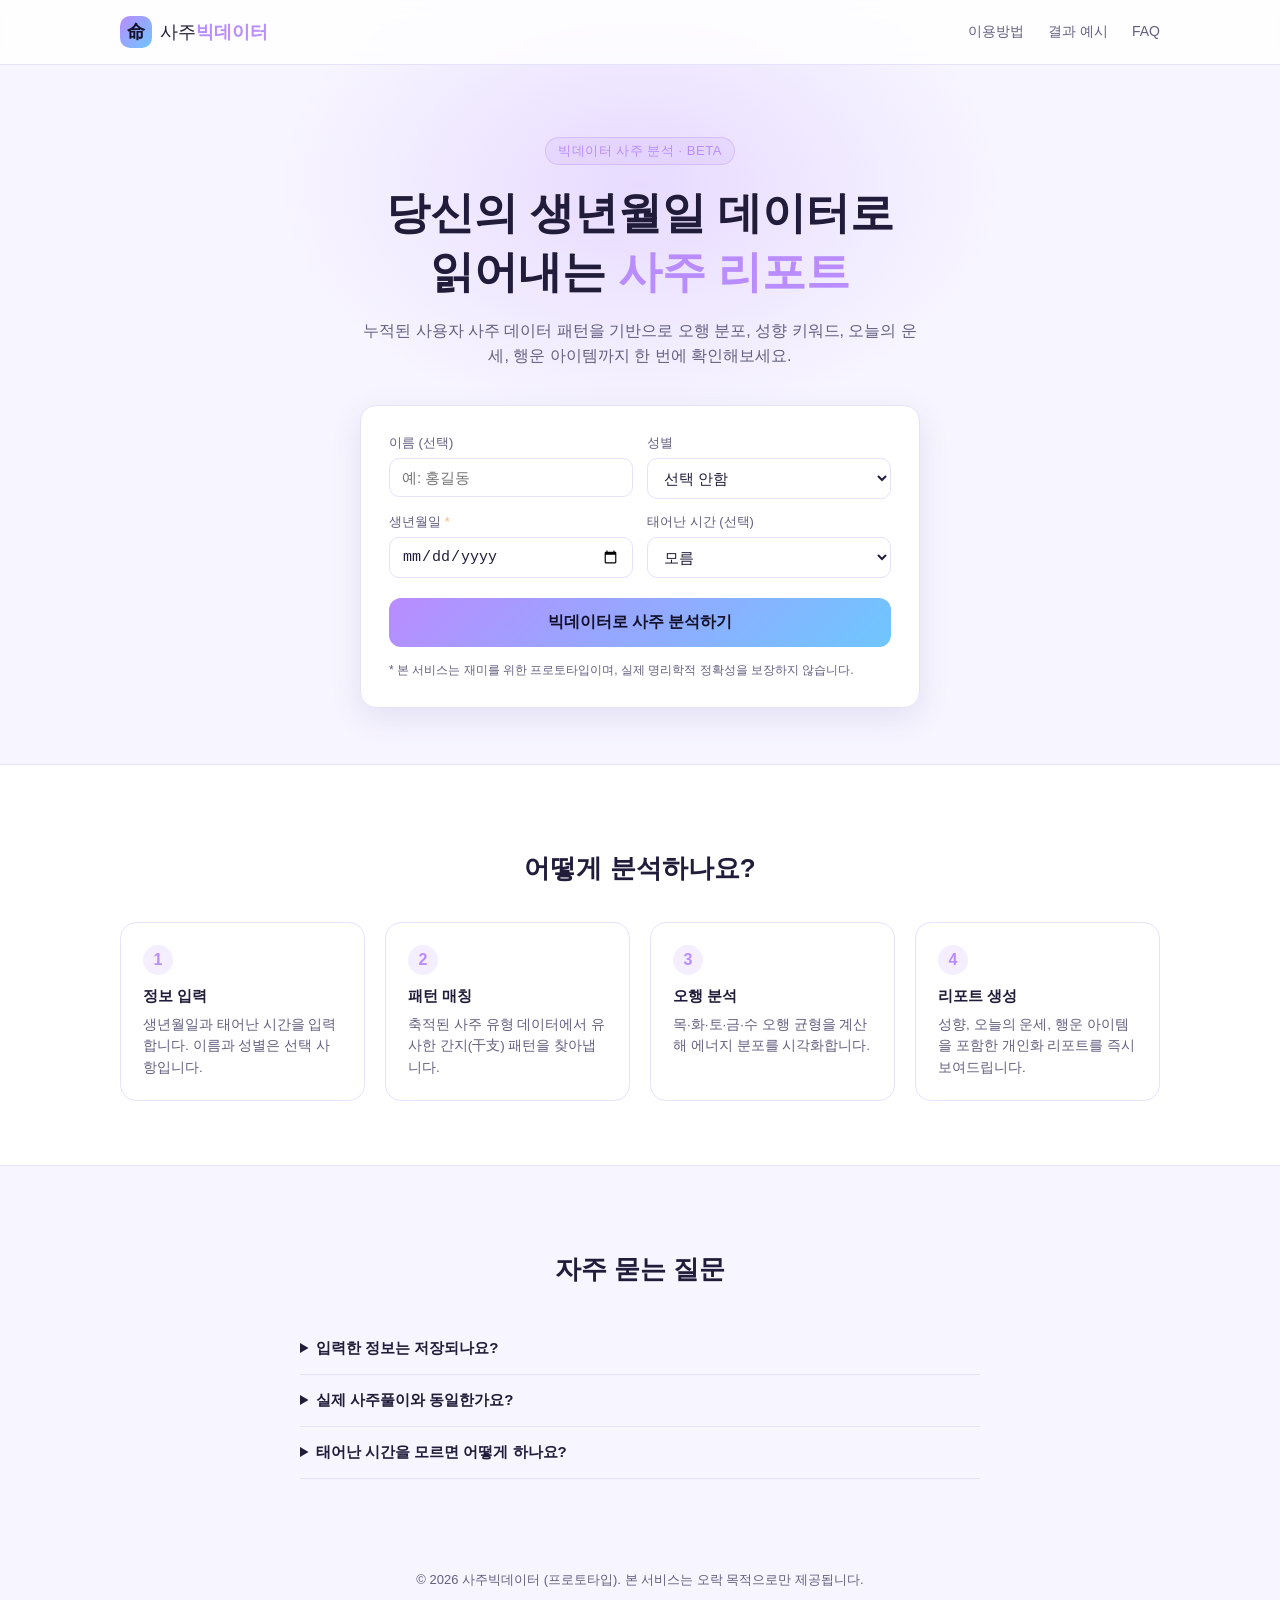
==== index.html @ 33259cf7 "Add 사주 빅데이터 홈페이지 프로토타입 생년월일/태어난 시간을 입력받아 브라우저에서 결정론적 알고리즘으로 오행 분포, 성향 키워드, 오늘의 운세, 행운 아이템, 빅데이터풍 비교 " ====
<!DOCTYPE html>
<html lang="ko">
<head>
<meta charset="UTF-8">
<meta name="viewport" content="width=device-width, initial-scale=1.0">
<title>사주빅데이터 | 데이터로 보는 나의 사주</title>
<meta name="description" content="생년월일 정보를 입력하면 빅데이터 분석 방식으로 사주 결과를 보여주는 프로토타입 서비스">
<link rel="stylesheet" href="style.css">
</head>
<body>

<header class="topbar">
  <div class="wrap topbar-inner">
    <div class="brand">
      <span class="brand-mark">命</span>
      <span class="brand-name">사주<strong>빅데이터</strong></span>
    </div>
    <nav class="topnav">
      <a href="#how">이용방법</a>
      <a href="#result-section">결과 예시</a>
      <a href="#faq">FAQ</a>
    </nav>
  </div>
</header>

<main>
  <!-- Hero -->
  <section class="hero">
    <div class="wrap hero-inner">
      <p class="eyebrow">빅데이터 사주 분석 · BETA</p>
      <h1>당신의 생년월일 데이터로<br>읽어내는 <span class="accent">사주 리포트</span></h1>
      <p class="hero-desc">
        누적된 사용자 사주 데이터 패턴을 기반으로 오행 분포, 성향 키워드,
        오늘의 운세, 행운 아이템까지 한 번에 확인해보세요.
      </p>

      <form id="fortune-form" class="input-card" autocomplete="off">
        <div class="field-row">
          <div class="field">
            <label for="name">이름 (선택)</label>
            <input type="text" id="name" placeholder="예: 홍길동" maxlength="10">
          </div>
          <div class="field">
            <label for="gender">성별</label>
            <select id="gender">
              <option value="none">선택 안함</option>
              <option value="f">여성</option>
              <option value="m">남성</option>
            </select>
          </div>
        </div>

        <div class="field-row">
          <div class="field">
            <label for="birthdate">생년월일 <span class="req">*</span></label>
            <input type="date" id="birthdate" required min="1920-01-01" max="2026-12-31">
          </div>
          <div class="field">
            <label for="birthtime">태어난 시간 (선택)</label>
            <select id="birthtime">
              <option value="unknown">모름</option>
              <option value="23">자시 (23:00~00:59)</option>
              <option value="1">축시 (01:00~02:59)</option>
              <option value="3">인시 (03:00~04:59)</option>
              <option value="5">묘시 (05:00~06:59)</option>
              <option value="7">진시 (07:00~08:59)</option>
              <option value="9">사시 (09:00~10:59)</option>
              <option value="11">오시 (11:00~12:59)</option>
              <option value="13">미시 (13:00~14:59)</option>
              <option value="15">신시 (15:00~16:59)</option>
              <option value="17">유시 (17:00~18:59)</option>
              <option value="19">술시 (19:00~20:59)</option>
              <option value="21">해시 (21:00~22:59)</option>
            </select>
          </div>
        </div>

        <button type="submit" class="btn-primary" id="submit-btn">
          <span class="btn-text">빅데이터로 사주 분석하기</span>
        </button>
        <p class="disclaimer">* 본 서비스는 재미를 위한 프로토타입이며, 실제 명리학적 정확성을 보장하지 않습니다.</p>
      </form>
    </div>
  </section>

  <!-- Loading -->
  <section id="loading-section" class="loading-section hidden">
    <div class="wrap">
      <div class="loading-box">
        <div class="spinner"></div>
        <p id="loading-text">사용자 사주 데이터베이스에서 유사 패턴을 검색하는 중...</p>
        <div class="progress-track"><div class="progress-bar" id="progress-bar"></div></div>
      </div>
    </div>
  </section>

  <!-- Result -->
  <section id="result-section" class="result-section hidden">
    <div class="wrap">
      <div class="result-header">
        <p class="eyebrow">분석 완료</p>
        <h2 id="result-title">-님의 사주 빅데이터 리포트</h2>
        <p class="result-sub" id="result-sub"></p>
      </div>

      <div class="result-grid">

        <!-- 오행 분포 -->
        <div class="card">
          <h3>오행(五行) 분포</h3>
          <p class="card-note">데이터 기반으로 환산한 목·화·토·금·수 에너지 비율입니다.</p>
          <div class="ohaeng-list" id="ohaeng-list"></div>
        </div>

        <!-- 성향 키워드 -->
        <div class="card">
          <h3>성향 키워드</h3>
          <p class="card-note">유사 사주 유형 사용자 데이터에서 가장 많이 나타난 특성입니다.</p>
          <div class="tag-list" id="keyword-list"></div>
          <p class="body-text" id="keyword-desc"></p>
        </div>

        <!-- 오늘의 운세 -->
        <div class="card wide">
          <h3>오늘의 운세</h3>
          <p class="body-text" id="today-fortune"></p>
          <div class="score-row">
            <div class="score-item">
              <span class="score-label">총운</span>
              <div class="score-bar"><div class="score-fill" id="score-total"></div></div>
              <span class="score-num" id="score-total-num"></span>
            </div>
            <div class="score-item">
              <span class="score-label">재물운</span>
              <div class="score-bar"><div class="score-fill" id="score-money"></div></div>
              <span class="score-num" id="score-money-num"></span>
            </div>
            <div class="score-item">
              <span class="score-label">애정운</span>
              <div class="score-bar"><div class="score-fill" id="score-love"></div></div>
              <span class="score-num" id="score-love-num"></span>
            </div>
            <div class="score-item">
              <span class="score-label">건강운</span>
              <div class="score-bar"><div class="score-fill" id="score-health"></div></div>
              <span class="score-num" id="score-health-num"></span>
            </div>
          </div>
        </div>

        <!-- 행운 아이템 -->
        <div class="card">
          <h3>행운 아이템</h3>
          <ul class="lucky-list" id="lucky-list"></ul>
        </div>

        <!-- 빅데이터 통계 -->
        <div class="card">
          <h3>빅데이터 비교 통계</h3>
          <p class="body-text" id="bigdata-stat"></p>
          <div class="similar-users" id="similar-users"></div>
        </div>

      </div>

      <div class="result-footer">
        <button class="btn-secondary" id="retry-btn">다시 분석하기</button>
        <p class="disclaimer">본 리포트는 입력하신 생년월일 정보를 바탕으로 서버에 저장 없이 브라우저에서만 계산되며, 엔터테인먼트 목적의 프로토타입 결과입니다.</p>
      </div>
    </div>
  </section>

  <!-- How it works -->
  <section id="how" class="how-section">
    <div class="wrap">
      <h2>어떻게 분석하나요?</h2>
      <div class="how-grid">
        <div class="how-item">
          <span class="how-num">1</span>
          <h4>정보 입력</h4>
          <p>생년월일과 태어난 시간을 입력합니다. 이름과 성별은 선택 사항입니다.</p>
        </div>
        <div class="how-item">
          <span class="how-num">2</span>
          <h4>패턴 매칭</h4>
          <p>축적된 사주 유형 데이터에서 유사한 간지(干支) 패턴을 찾아냅니다.</p>
        </div>
        <div class="how-item">
          <span class="how-num">3</span>
          <h4>오행 분석</h4>
          <p>목·화·토·금·수 오행 균형을 계산해 에너지 분포를 시각화합니다.</p>
        </div>
        <div class="how-item">
          <span class="how-num">4</span>
          <h4>리포트 생성</h4>
          <p>성향, 오늘의 운세, 행운 아이템을 포함한 개인화 리포트를 즉시 보여드립니다.</p>
        </div>
      </div>
    </div>
  </section>

  <!-- FAQ -->
  <section id="faq" class="faq-section">
    <div class="wrap">
      <h2>자주 묻는 질문</h2>
      <details class="faq-item">
        <summary>입력한 정보는 저장되나요?</summary>
        <p>아니요. 이 프로토타입은 모든 계산을 브라우저 안에서만 수행하며, 서버로 정보를 전송하거나 저장하지 않습니다.</p>
      </details>
      <details class="faq-item">
        <summary>실제 사주풀이와 동일한가요?</summary>
        <p>아닙니다. 전통 명리학의 정확한 절기·대운 계산 대신, 데모를 위해 간소화된 알고리즘을 사용합니다. 재미로 즐겨주세요.</p>
      </details>
      <details class="faq-item">
        <summary>태어난 시간을 모르면 어떻게 하나요?</summary>
        <p>‘모름’을 선택하시면 시주(時柱)를 제외한 나머지 정보로 분석 결과를 보여드립니다.</p>
      </details>
    </div>
  </section>
</main>

<footer class="footer">
  <div class="wrap footer-inner">
    <p>© 2026 사주빅데이터 (프로토타입). 본 서비스는 오락 목적으로만 제공됩니다.</p>
  </div>
</footer>

<script src="script.js"></script>
</body>
</html>
---- style.css ----
:root {
  --bg: #0f1020;
  --bg-soft: #171833;
  --card: #1c1d3d;
  --card-border: #2c2d55;
  --text: #f1eefc;
  --text-dim: #a8a6c9;
  --accent: #b98cff;
  --accent-2: #ffb672;
  --accent-3: #6ec6ff;

  --ohaeng-wood: #6bcf8f;
  --ohaeng-fire: #ff7b6b;
  --ohaeng-earth: #d8b46a;
  --ohaeng-metal: #cfd3e6;
  --ohaeng-water: #6a8fff;

  --radius: 16px;
  --shadow: 0 10px 30px rgba(0,0,0,0.35);
}

@media (prefers-color-scheme: light) {
  :root:not([data-theme="dark"]) {
    --bg: #f7f5ff;
    --bg-soft: #ffffff;
    --card: #ffffff;
    --card-border: #e7e2fb;
    --text: #201c3a;
    --text-dim: #635f80;
    --shadow: 0 10px 30px rgba(90, 70, 160, 0.12);
  }
}

:root[data-theme="light"] {
  --bg: #f7f5ff;
  --bg-soft: #ffffff;
  --card: #ffffff;
  --card-border: #e7e2fb;
  --text: #201c3a;
  --text-dim: #635f80;
  --shadow: 0 10px 30px rgba(90, 70, 160, 0.12);
}

* { box-sizing: border-box; }

html, body {
  margin: 0;
  padding: 0;
  background: var(--bg);
  color: var(--text);
  font-family: "Pretendard", "Apple SD Gothic Neo", "Noto Sans KR", -apple-system, BlinkMacSystemFont, sans-serif;
  overflow-x: hidden;
}

.wrap {
  max-width: 1080px;
  margin: 0 auto;
  padding: 0 20px;
}

.hidden { display: none !important; }

/* ---------- topbar ---------- */
.topbar {
  position: sticky;
  top: 0;
  z-index: 50;
  background: rgba(15,16,32,0.75);
  backdrop-filter: blur(10px);
  border-bottom: 1px solid var(--card-border);
}
@media (prefers-color-scheme: light) {
  :root:not([data-theme="dark"]) .topbar { background: rgba(255,255,255,0.8); }
}
:root[data-theme="light"] .topbar { background: rgba(255,255,255,0.8); }

.topbar-inner {
  display: flex;
  align-items: center;
  justify-content: space-between;
  height: 64px;
}
.brand { display: flex; align-items: center; gap: 8px; font-size: 18px; }
.brand-mark {
  display: inline-flex; align-items: center; justify-content: center;
  width: 32px; height: 32px; border-radius: 10px;
  background: linear-gradient(135deg, var(--accent), var(--accent-3));
  color: #14122a; font-weight: 700;
}
.brand-name strong { color: var(--accent); }
.topnav { display: flex; gap: 24px; }
.topnav a { color: var(--text-dim); text-decoration: none; font-size: 14px; }
.topnav a:hover { color: var(--text); }

/* ---------- hero ---------- */
.hero { padding: 72px 0 56px; position: relative; }
.hero::before {
  content: "";
  position: absolute;
  top: -120px; left: 50%;
  width: 720px; height: 480px;
  transform: translateX(-50%);
  background: radial-gradient(closest-side, rgba(185,140,255,0.25), transparent);
  pointer-events: none;
}
.hero-inner { position: relative; text-align: center; }
.eyebrow {
  display: inline-block;
  font-size: 13px;
  letter-spacing: 0.04em;
  color: var(--accent);
  background: rgba(185,140,255,0.12);
  border: 1px solid rgba(185,140,255,0.35);
  border-radius: 999px;
  padding: 4px 12px;
  margin: 0 0 18px;
}
.hero h1 {
  font-size: clamp(28px, 4.5vw, 44px);
  line-height: 1.35;
  margin: 0 0 16px;
}
.accent { color: var(--accent); }
.hero-desc {
  color: var(--text-dim);
  font-size: 16px;
  max-width: 560px;
  margin: 0 auto 36px;
  line-height: 1.6;
}

/* ---------- form card ---------- */
.input-card {
  background: var(--card);
  border: 1px solid var(--card-border);
  border-radius: var(--radius);
  box-shadow: var(--shadow);
  padding: 28px;
  max-width: 560px;
  margin: 0 auto;
  text-align: left;
}
.field-row {
  display: grid;
  grid-template-columns: 1fr 1fr;
  gap: 14px;
  margin-bottom: 14px;
}
.field { display: flex; flex-direction: column; gap: 6px; }
.field label { font-size: 13px; color: var(--text-dim); }
.req { color: var(--accent-2); }
.field input, .field select {
  background: var(--bg-soft);
  border: 1px solid var(--card-border);
  color: var(--text);
  border-radius: 10px;
  padding: 10px 12px;
  font-size: 15px;
  outline: none;
  transition: border-color 0.15s;
}
.field input:focus, .field select:focus { border-color: var(--accent); }

.btn-primary {
  width: 100%;
  border: none;
  border-radius: 12px;
  padding: 14px 20px;
  font-size: 16px;
  font-weight: 600;
  color: #14122a;
  background: linear-gradient(135deg, var(--accent), var(--accent-3));
  cursor: pointer;
  margin-top: 6px;
  transition: transform 0.15s, box-shadow 0.15s;
}
.btn-primary:hover { transform: translateY(-1px); box-shadow: 0 8px 20px rgba(185,140,255,0.35); }
.btn-primary:active { transform: translateY(0); }
.btn-primary:disabled { opacity: 0.6; cursor: not-allowed; transform: none; }

.btn-secondary {
  border: 1px solid var(--card-border);
  background: transparent;
  color: var(--text);
  border-radius: 10px;
  padding: 10px 18px;
  font-size: 14px;
  cursor: pointer;
}
.btn-secondary:hover { border-color: var(--accent); color: var(--accent); }

.disclaimer {
  font-size: 12px;
  color: var(--text-dim);
  margin: 14px 0 0;
  line-height: 1.5;
}

/* ---------- loading ---------- */
.loading-section { padding: 60px 0; }
.loading-box {
  max-width: 420px;
  margin: 0 auto;
  text-align: center;
}
.spinner {
  width: 46px; height: 46px;
  border-radius: 50%;
  border: 3px solid var(--card-border);
  border-top-color: var(--accent);
  margin: 0 auto 20px;
  animation: spin 0.9s linear infinite;
}
@keyframes spin { to { transform: rotate(360deg); } }
#loading-text { color: var(--text-dim); font-size: 14px; margin-bottom: 16px; min-height: 20px; }
.progress-track {
  height: 6px; border-radius: 999px;
  background: var(--card-border);
  overflow: hidden;
}
.progress-bar {
  height: 100%; width: 0%;
  background: linear-gradient(90deg, var(--accent), var(--accent-3));
  transition: width 0.3s ease;
}

/* ---------- result ---------- */
.result-section { padding: 40px 0 70px; }
.result-header { text-align: center; margin-bottom: 32px; }
.result-header h2 { font-size: clamp(22px, 3.5vw, 30px); margin: 8px 0; }
.result-sub { color: var(--text-dim); font-size: 15px; }

.result-grid {
  display: grid;
  grid-template-columns: 1fr 1fr;
  gap: 18px;
}
.card {
  background: var(--card);
  border: 1px solid var(--card-border);
  border-radius: var(--radius);
  box-shadow: var(--shadow);
  padding: 24px;
}
.card.wide { grid-column: 1 / -1; }
.card h3 { margin: 0 0 6px; font-size: 17px; }
.card-note { color: var(--text-dim); font-size: 13px; margin: 0 0 16px; }
.body-text { font-size: 14.5px; line-height: 1.7; color: var(--text); }

/* 오행 bars */
.ohaeng-list { display: flex; flex-direction: column; gap: 12px; }
.ohaeng-row { display: grid; grid-template-columns: 56px 1fr 44px; align-items: center; gap: 10px; }
.ohaeng-name { font-size: 13px; color: var(--text-dim); }
.ohaeng-track { height: 10px; border-radius: 999px; background: var(--bg-soft); overflow: hidden; }
.ohaeng-fill { height: 100%; border-radius: 999px; width: 0%; transition: width 0.8s ease; }
.ohaeng-pct { font-size: 13px; text-align: right; color: var(--text-dim); }

/* tags */
.tag-list { display: flex; gap: 8px; flex-wrap: wrap; margin-bottom: 14px; }
.tag {
  font-size: 13px;
  padding: 6px 12px;
  border-radius: 999px;
  background: rgba(185,140,255,0.12);
  border: 1px solid rgba(185,140,255,0.35);
  color: var(--accent);
}

/* score bars */
.score-row {
  display: grid;
  grid-template-columns: repeat(4, 1fr);
  gap: 16px;
  margin-top: 18px;
}
.score-item { display: flex; flex-direction: column; gap: 6px; }
.score-label { font-size: 12px; color: var(--text-dim); }
.score-bar { height: 8px; border-radius: 999px; background: var(--bg-soft); overflow: hidden; }
.score-fill { height: 100%; width: 0%; border-radius: 999px; background: linear-gradient(90deg, var(--accent-2), var(--accent)); transition: width 0.8s ease; }
.score-num { font-size: 13px; font-weight: 600; }

/* lucky list */
.lucky-list { list-style: none; margin: 0; padding: 0; display: flex; flex-direction: column; gap: 10px; }
.lucky-list li {
  display: flex; justify-content: space-between; align-items: center;
  font-size: 14px;
  padding: 10px 0;
  border-bottom: 1px dashed var(--card-border);
}
.lucky-list li:last-child { border-bottom: none; }
.lucky-list .lucky-label { color: var(--text-dim); }
.lucky-list .lucky-value { font-weight: 600; }

/* similar users */
.similar-users {
  margin-top: 14px;
  display: flex;
  align-items: center;
  gap: 10px;
}
.avatar-stack { display: flex; }
.avatar-stack span {
  width: 26px; height: 26px; border-radius: 50%;
  background: linear-gradient(135deg, var(--accent), var(--accent-3));
  margin-left: -8px;
  border: 2px solid var(--card);
}
.avatar-stack span:first-child { margin-left: 0; }
.similar-count { font-size: 13px; color: var(--text-dim); }

.result-footer { text-align: center; margin-top: 36px; }
.result-footer .disclaimer { max-width: 560px; margin: 16px auto 0; }

/* ---------- how it works ---------- */
.how-section { padding: 64px 0; background: var(--bg-soft); border-top: 1px solid var(--card-border); border-bottom: 1px solid var(--card-border); }
.how-section h2, .faq-section h2 { text-align: center; font-size: 26px; margin-bottom: 36px; }
.how-grid { display: grid; grid-template-columns: repeat(4, 1fr); gap: 20px; }
.how-item {
  background: var(--card);
  border: 1px solid var(--card-border);
  border-radius: var(--radius);
  padding: 22px;
}
.how-num {
  display: inline-flex; align-items: center; justify-content: center;
  width: 30px; height: 30px; border-radius: 50%;
  background: rgba(185,140,255,0.15);
  color: var(--accent);
  font-weight: 700;
  margin-bottom: 12px;
}
.how-item h4 { margin: 0 0 8px; font-size: 15px; }
.how-item p { margin: 0; font-size: 13.5px; color: var(--text-dim); line-height: 1.6; }

/* ---------- faq ---------- */
.faq-section { padding: 64px 0; max-width: 720px; margin: 0 auto; }
.faq-item {
  border-bottom: 1px solid var(--card-border);
  padding: 16px 0;
}
.faq-item summary { cursor: pointer; font-size: 15px; font-weight: 600; }
.faq-item p { color: var(--text-dim); font-size: 14px; margin: 10px 0 0; line-height: 1.6; }

/* ---------- footer ---------- */
.footer { padding: 28px 0; text-align: center; }
.footer p { color: var(--text-dim); font-size: 13px; margin: 0; }

/* ---------- responsive ---------- */
@media (max-width: 760px) {
  .field-row { grid-template-columns: 1fr; }
  .result-grid { grid-template-columns: 1fr; }
  .how-grid { grid-template-columns: 1fr 1fr; }
  .score-row { grid-template-columns: repeat(2, 1fr); }
}
@media (max-width: 480px) {
  .how-grid { grid-template-columns: 1fr; }
  .topnav { display: none; }
}
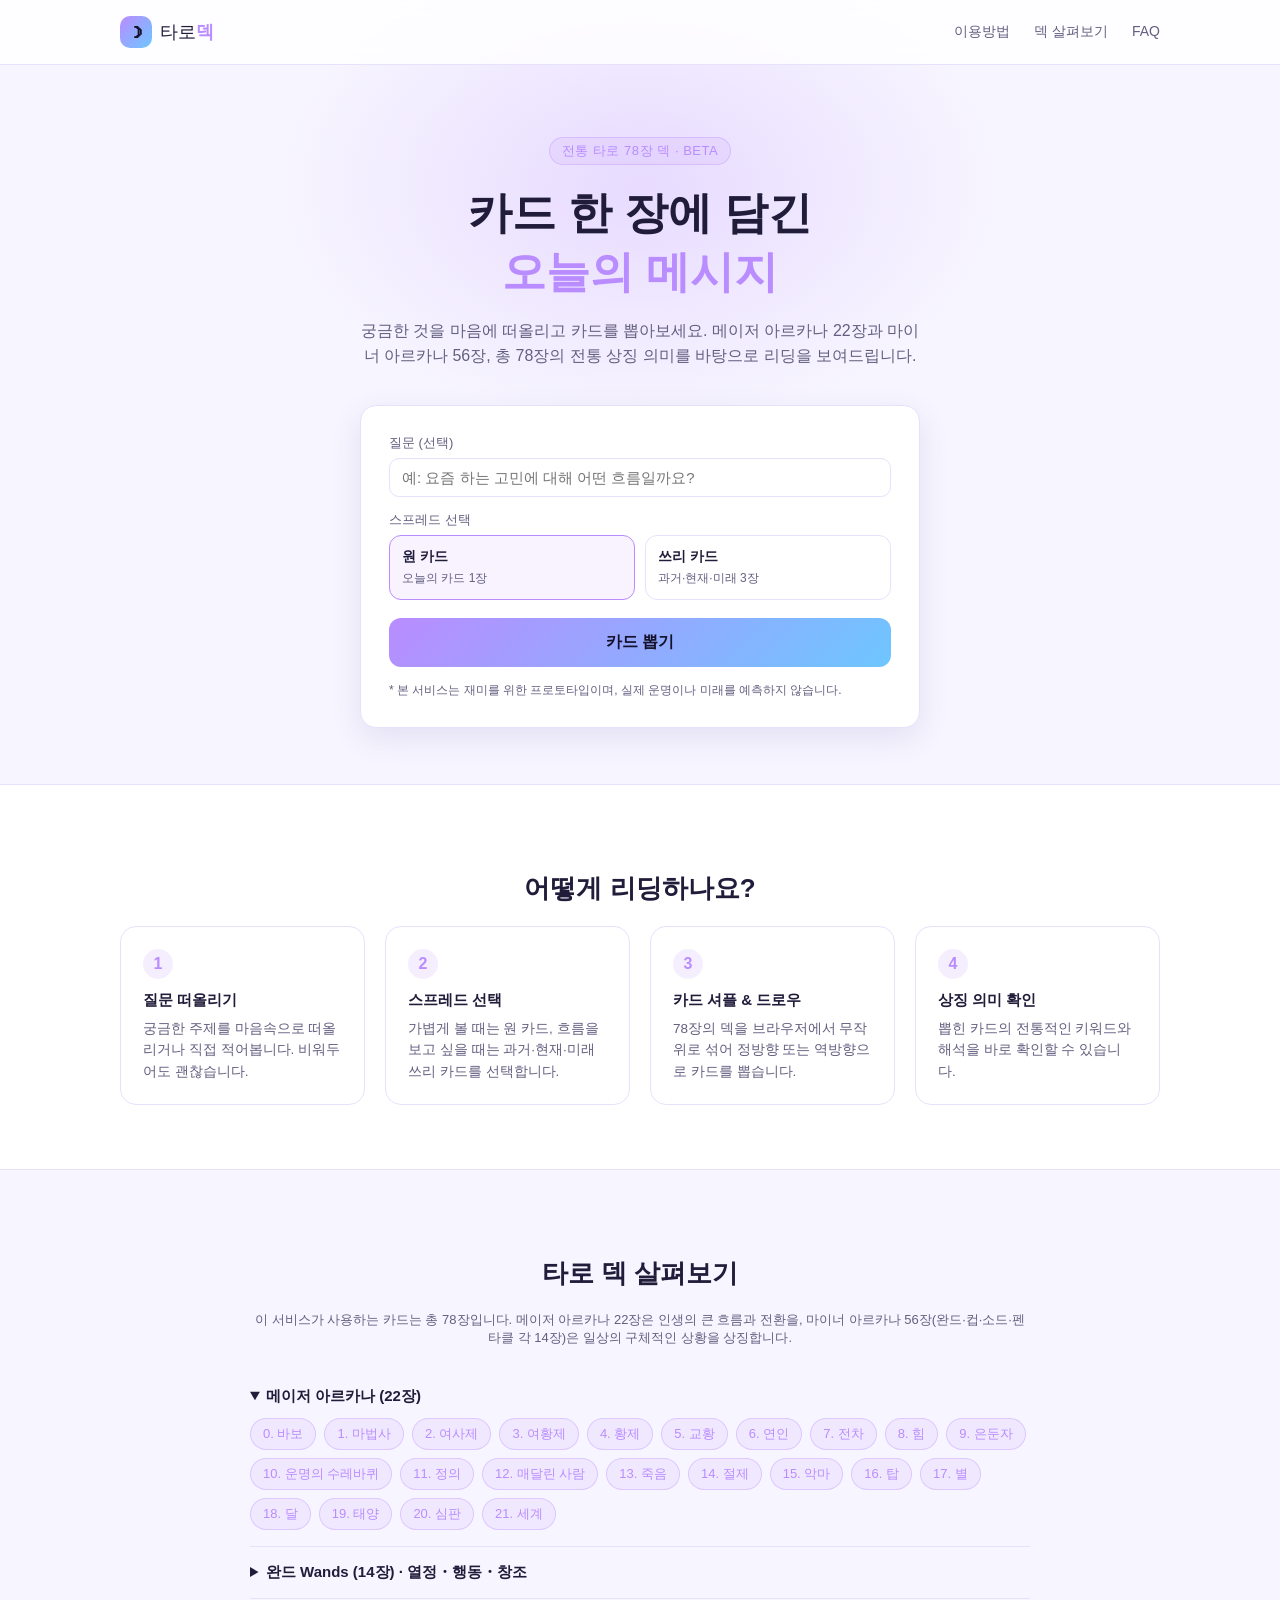
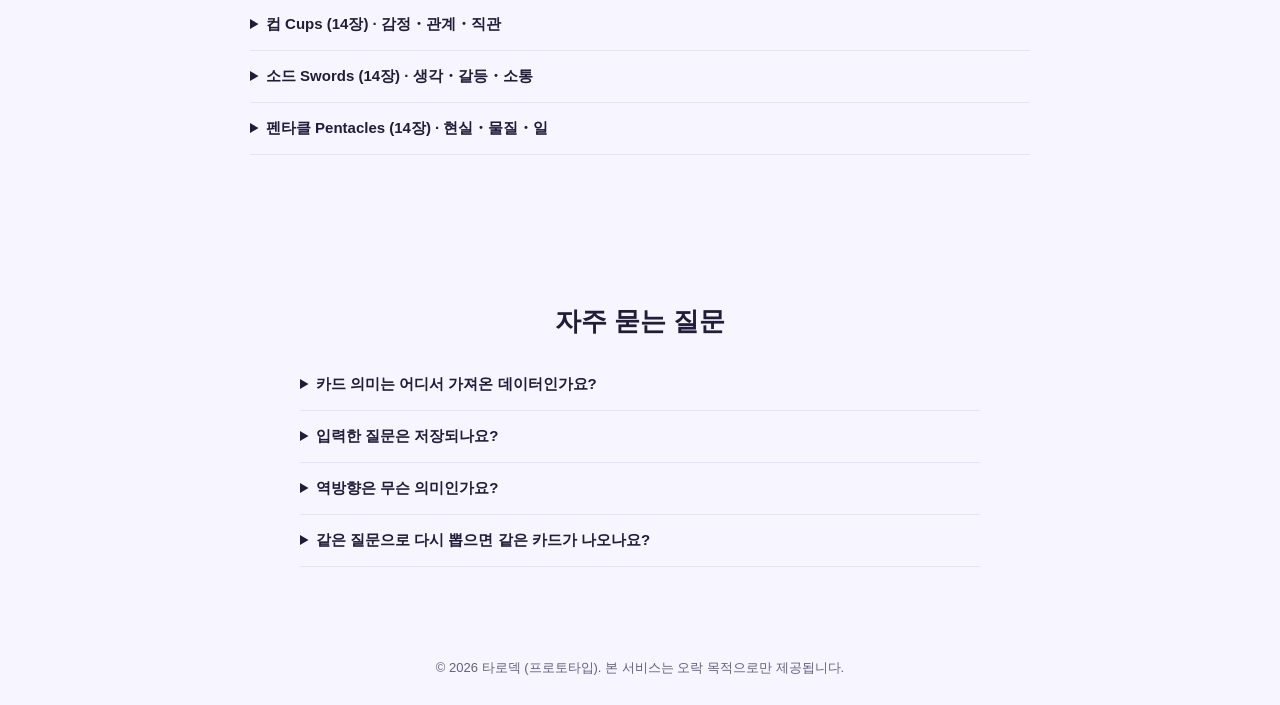
==== commit 2d819e3d: "사주 빅데이터 컨셉을 타로카드 리딩으로 교체 가짜 통계 문구 대신, 라이더-웨이트 계열 전통 타로 78장 덱의 정방향/역방향 상징 키워드를 script.js에 직접 데이터로 담아 " ====
--- a/index.html
+++ b/index.html
@@ -3,8 +3,8 @@
 <head>
 <meta charset="UTF-8">
 <meta name="viewport" content="width=device-width, initial-scale=1.0">
-<title>사주빅데이터 | 데이터로 보는 나의 사주</title>
-<meta name="description" content="생년월일 정보를 입력하면 빅데이터 분석 방식으로 사주 결과를 보여주는 프로토타입 서비스">
+<title>타로카드 리딩 | 78장 전통 타로 덱으로 보는 오늘의 메시지</title>
+<meta name="description" content="질문을 입력하고 전통 타로 78장 덱에서 카드를 뽑아 상징 의미를 확인하는 프로토타입 서비스">
 <link rel="stylesheet" href="style.css">
 </head>
 <body>
@@ -12,12 +12,12 @@
 <header class="topbar">
   <div class="wrap topbar-inner">
     <div class="brand">
-      <span class="brand-mark">命</span>
-      <span class="brand-name">사주<strong>빅데이터</strong></span>
+      <span class="brand-mark">☽</span>
+      <span class="brand-name">타로<strong>덱</strong></span>
     </div>
     <nav class="topnav">
       <a href="#how">이용방법</a>
-      <a href="#result-section">결과 예시</a>
+      <a href="#deck">덱 살펴보기</a>
       <a href="#faq">FAQ</a>
     </nav>
   </div>
@@ -27,58 +27,32 @@
   <!-- Hero -->
   <section class="hero">
     <div class="wrap hero-inner">
-      <p class="eyebrow">빅데이터 사주 분석 · BETA</p>
-      <h1>당신의 생년월일 데이터로<br>읽어내는 <span class="accent">사주 리포트</span></h1>
+      <p class="eyebrow">전통 타로 78장 덱 · BETA</p>
+      <h1>카드 한 장에 담긴<br><span class="accent">오늘의 메시지</span></h1>
       <p class="hero-desc">
-        누적된 사용자 사주 데이터 패턴을 기반으로 오행 분포, 성향 키워드,
-        오늘의 운세, 행운 아이템까지 한 번에 확인해보세요.
+        궁금한 것을 마음에 떠올리고 카드를 뽑아보세요.
+        메이저 아르카나 22장과 마이너 아르카나 56장, 총 78장의
+        전통 상징 의미를 바탕으로 리딩을 보여드립니다.
       </p>
 
       <form id="fortune-form" class="input-card" autocomplete="off">
-        <div class="field-row">
-          <div class="field">
-            <label for="name">이름 (선택)</label>
-            <input type="text" id="name" placeholder="예: 홍길동" maxlength="10">
-          </div>
-          <div class="field">
-            <label for="gender">성별</label>
-            <select id="gender">
-              <option value="none">선택 안함</option>
-              <option value="f">여성</option>
-              <option value="m">남성</option>
-            </select>
-          </div>
+        <div class="field">
+          <label for="question">질문 (선택)</label>
+          <input type="text" id="question" placeholder="예: 요즘 하는 고민에 대해 어떤 흐름일까요?" maxlength="80">
         </div>
 
-        <div class="field-row">
-          <div class="field">
-            <label for="birthdate">생년월일 <span class="req">*</span></label>
-            <input type="date" id="birthdate" required min="1920-01-01" max="2026-12-31">
-          </div>
-          <div class="field">
-            <label for="birthtime">태어난 시간 (선택)</label>
-            <select id="birthtime">
-              <option value="unknown">모름</option>
-              <option value="23">자시 (23:00~00:59)</option>
-              <option value="1">축시 (01:00~02:59)</option>
-              <option value="3">인시 (03:00~04:59)</option>
-              <option value="5">묘시 (05:00~06:59)</option>
-              <option value="7">진시 (07:00~08:59)</option>
-              <option value="9">사시 (09:00~10:59)</option>
-              <option value="11">오시 (11:00~12:59)</option>
-              <option value="13">미시 (13:00~14:59)</option>
-              <option value="15">신시 (15:00~16:59)</option>
-              <option value="17">유시 (17:00~18:59)</option>
-              <option value="19">술시 (19:00~20:59)</option>
-              <option value="21">해시 (21:00~22:59)</option>
-            </select>
+        <div class="field" style="margin-top:14px;">
+          <label>스프레드 선택</label>
+          <div class="spread-toggle">
+            <button type="button" class="spread-btn active" data-spread="one">원 카드<span>오늘의 카드 1장</span></button>
+            <button type="button" class="spread-btn" data-spread="three">쓰리 카드<span>과거·현재·미래 3장</span></button>
           </div>
         </div>
 
         <button type="submit" class="btn-primary" id="submit-btn">
-          <span class="btn-text">빅데이터로 사주 분석하기</span>
+          <span class="btn-text">카드 뽑기</span>
         </button>
-        <p class="disclaimer">* 본 서비스는 재미를 위한 프로토타입이며, 실제 명리학적 정확성을 보장하지 않습니다.</p>
+        <p class="disclaimer">* 본 서비스는 재미를 위한 프로토타입이며, 실제 운명이나 미래를 예측하지 않습니다.</p>
       </form>
     </div>
   </section>
@@ -88,7 +62,7 @@
     <div class="wrap">
       <div class="loading-box">
         <div class="spinner"></div>
-        <p id="loading-text">사용자 사주 데이터베이스에서 유사 패턴을 검색하는 중...</p>
+        <p id="loading-text">카드를 섞는 중...</p>
         <div class="progress-track"><div class="progress-bar" id="progress-bar"></div></div>
       </div>
     </div>
@@ -98,74 +72,16 @@
   <section id="result-section" class="result-section hidden">
     <div class="wrap">
       <div class="result-header">
-        <p class="eyebrow">분석 완료</p>
-        <h2 id="result-title">-님의 사주 빅데이터 리포트</h2>
-        <p class="result-sub" id="result-sub"></p>
+        <p class="eyebrow">리딩 완료</p>
+        <h2 id="reading-question">오늘의 타로 리딩</h2>
+        <p class="result-sub">카드를 눌러보지 않아도 자동으로 뒤집힙니다. 아래 키워드와 설명을 참고해 스스로 해석해보세요.</p>
       </div>
 
-      <div class="result-grid">
-
-        <!-- 오행 분포 -->
-        <div class="card">
-          <h3>오행(五行) 분포</h3>
-          <p class="card-note">데이터 기반으로 환산한 목·화·토·금·수 에너지 비율입니다.</p>
-          <div class="ohaeng-list" id="ohaeng-list"></div>
-        </div>
-
-        <!-- 성향 키워드 -->
-        <div class="card">
-          <h3>성향 키워드</h3>
-          <p class="card-note">유사 사주 유형 사용자 데이터에서 가장 많이 나타난 특성입니다.</p>
-          <div class="tag-list" id="keyword-list"></div>
-          <p class="body-text" id="keyword-desc"></p>
-        </div>
-
-        <!-- 오늘의 운세 -->
-        <div class="card wide">
-          <h3>오늘의 운세</h3>
-          <p class="body-text" id="today-fortune"></p>
-          <div class="score-row">
-            <div class="score-item">
-              <span class="score-label">총운</span>
-              <div class="score-bar"><div class="score-fill" id="score-total"></div></div>
-              <span class="score-num" id="score-total-num"></span>
-            </div>
-            <div class="score-item">
-              <span class="score-label">재물운</span>
-              <div class="score-bar"><div class="score-fill" id="score-money"></div></div>
-              <span class="score-num" id="score-money-num"></span>
-            </div>
-            <div class="score-item">
-              <span class="score-label">애정운</span>
-              <div class="score-bar"><div class="score-fill" id="score-love"></div></div>
-              <span class="score-num" id="score-love-num"></span>
-            </div>
-            <div class="score-item">
-              <span class="score-label">건강운</span>
-              <div class="score-bar"><div class="score-fill" id="score-health"></div></div>
-              <span class="score-num" id="score-health-num"></span>
-            </div>
-          </div>
-        </div>
-
-        <!-- 행운 아이템 -->
-        <div class="card">
-          <h3>행운 아이템</h3>
-          <ul class="lucky-list" id="lucky-list"></ul>
-        </div>
-
-        <!-- 빅데이터 통계 -->
-        <div class="card">
-          <h3>빅데이터 비교 통계</h3>
-          <p class="body-text" id="bigdata-stat"></p>
-          <div class="similar-users" id="similar-users"></div>
-        </div>
-
-      </div>
+      <div id="spread-row" class="spread-row spread-one"></div>
 
       <div class="result-footer">
-        <button class="btn-secondary" id="retry-btn">다시 분석하기</button>
-        <p class="disclaimer">본 리포트는 입력하신 생년월일 정보를 바탕으로 서버에 저장 없이 브라우저에서만 계산되며, 엔터테인먼트 목적의 프로토타입 결과입니다.</p>
+        <button class="btn-secondary" id="retry-btn">다시 뽑기</button>
+        <p class="disclaimer">이 리딩은 전통 타로 78장 덱의 상징 의미(라이더-웨이트 계열 해석)를 기반으로 브라우저에서 무작위로 생성되며, 서버 저장이나 실시간 통계는 사용하지 않습니다.</p>
       </div>
     </div>
   </section>
@@ -173,29 +89,60 @@
   <!-- How it works -->
   <section id="how" class="how-section">
     <div class="wrap">
-      <h2>어떻게 분석하나요?</h2>
+      <h2>어떻게 리딩하나요?</h2>
       <div class="how-grid">
         <div class="how-item">
           <span class="how-num">1</span>
-          <h4>정보 입력</h4>
-          <p>생년월일과 태어난 시간을 입력합니다. 이름과 성별은 선택 사항입니다.</p>
+          <h4>질문 떠올리기</h4>
+          <p>궁금한 주제를 마음속으로 떠올리거나 직접 적어봅니다. 비워두어도 괜찮습니다.</p>
         </div>
         <div class="how-item">
           <span class="how-num">2</span>
-          <h4>패턴 매칭</h4>
-          <p>축적된 사주 유형 데이터에서 유사한 간지(干支) 패턴을 찾아냅니다.</p>
+          <h4>스프레드 선택</h4>
+          <p>가볍게 볼 때는 원 카드, 흐름을 보고 싶을 때는 과거·현재·미래 쓰리 카드를 선택합니다.</p>
         </div>
         <div class="how-item">
           <span class="how-num">3</span>
-          <h4>오행 분석</h4>
-          <p>목·화·토·금·수 오행 균형을 계산해 에너지 분포를 시각화합니다.</p>
+          <h4>카드 셔플 & 드로우</h4>
+          <p>78장의 덱을 브라우저에서 무작위로 섞어 정방향 또는 역방향으로 카드를 뽑습니다.</p>
         </div>
         <div class="how-item">
           <span class="how-num">4</span>
-          <h4>리포트 생성</h4>
-          <p>성향, 오늘의 운세, 행운 아이템을 포함한 개인화 리포트를 즉시 보여드립니다.</p>
+          <h4>상징 의미 확인</h4>
+          <p>뽑힌 카드의 전통적인 키워드와 해석을 바로 확인할 수 있습니다.</p>
         </div>
       </div>
+    </div>
+  </section>
+
+  <!-- Deck browser -->
+  <section id="deck" class="deck-section">
+    <div class="wrap">
+      <h2>타로 덱 살펴보기</h2>
+      <p class="card-note" style="text-align:center; margin-bottom:24px;">
+        이 서비스가 사용하는 카드는 총 78장입니다. 메이저 아르카나 22장은 인생의 큰 흐름과 전환을,
+        마이너 아르카나 56장(완드·컵·소드·펜타클 각 14장)은 일상의 구체적인 상황을 상징합니다.
+      </p>
+      <details class="faq-item" open>
+        <summary>메이저 아르카나 (22장)</summary>
+        <div class="tag-list deck-grid" id="deck-major"></div>
+      </details>
+      <details class="faq-item">
+        <summary>완드 Wands (14장) · 열정・행동・창조</summary>
+        <div class="tag-list deck-grid" id="deck-wands"></div>
+      </details>
+      <details class="faq-item">
+        <summary>컵 Cups (14장) · 감정・관계・직관</summary>
+        <div class="tag-list deck-grid" id="deck-cups"></div>
+      </details>
+      <details class="faq-item">
+        <summary>소드 Swords (14장) · 생각・갈등・소통</summary>
+        <div class="tag-list deck-grid" id="deck-swords"></div>
+      </details>
+      <details class="faq-item">
+        <summary>펜타클 Pentacles (14장) · 현실・물질・일</summary>
+        <div class="tag-list deck-grid" id="deck-pentacles"></div>
+      </details>
     </div>
   </section>
 
@@ -204,16 +151,23 @@
     <div class="wrap">
       <h2>자주 묻는 질문</h2>
       <details class="faq-item">
-        <summary>입력한 정보는 저장되나요?</summary>
-        <p>아니요. 이 프로토타입은 모든 계산을 브라우저 안에서만 수행하며, 서버로 정보를 전송하거나 저장하지 않습니다.</p>
+        <summary>카드 의미는 어디서 가져온 데이터인가요?</summary>
+        <p>외부 데이터베이스나 실시간 통계는 사용하지 않습니다. 라이더-웨이트 계열의 전통 타로 덱에서 널리 쓰이는
+        78장 각각의 정방향/역방향 상징 키워드를 <code>script.js</code>에 직접 담아두었고, 카드 선택과 방향(정/역)만
+        브라우저에서 무작위로 결정됩니다.</p>
       </details>
       <details class="faq-item">
-        <summary>실제 사주풀이와 동일한가요?</summary>
-        <p>아닙니다. 전통 명리학의 정확한 절기·대운 계산 대신, 데모를 위해 간소화된 알고리즘을 사용합니다. 재미로 즐겨주세요.</p>
+        <summary>입력한 질문은 저장되나요?</summary>
+        <p>아니요. 모든 동작은 브라우저 안에서만 이루어지며, 서버로 전송하거나 저장하지 않습니다.</p>
       </details>
       <details class="faq-item">
-        <summary>태어난 시간을 모르면 어떻게 하나요?</summary>
-        <p>‘모름’을 선택하시면 시주(時柱)를 제외한 나머지 정보로 분석 결과를 보여드립니다.</p>
+        <summary>역방향은 무슨 의미인가요?</summary>
+        <p>카드가 거꾸로 나온 경우로, 전통적으로 정방향 의미가 막혀 있거나, 내면화되어 있거나, 반대로 작용하는
+        흐름을 나타낸다고 해석합니다.</p>
+      </details>
+      <details class="faq-item">
+        <summary>같은 질문으로 다시 뽑으면 같은 카드가 나오나요?</summary>
+        <p>아니요. 매번 뽑을 때마다 78장 중에서 무작위로 카드를 선택하므로 같은 질문이라도 결과가 달라질 수 있습니다.</p>
       </details>
     </div>
   </section>
@@ -221,7 +175,7 @@
 
 <footer class="footer">
   <div class="wrap footer-inner">
-    <p>© 2026 사주빅데이터 (프로토타입). 본 서비스는 오락 목적으로만 제공됩니다.</p>
+    <p>© 2026 타로덱 (프로토타입). 본 서비스는 오락 목적으로만 제공됩니다.</p>
   </div>
 </footer>
 
--- a/style.css
+++ b/style.css
@@ -9,12 +9,6 @@
   --accent-2: #ffb672;
   --accent-3: #6ec6ff;
 
-  --ohaeng-wood: #6bcf8f;
-  --ohaeng-fire: #ff7b6b;
-  --ohaeng-earth: #d8b46a;
-  --ohaeng-metal: #cfd3e6;
-  --ohaeng-water: #6a8fff;
-
   --radius: 16px;
   --shadow: 0 10px 30px rgba(0,0,0,0.35);
 }
@@ -59,6 +53,14 @@
 }
 
 .hidden { display: none !important; }
+
+code {
+  background: var(--bg-soft);
+  border: 1px solid var(--card-border);
+  border-radius: 4px;
+  padding: 1px 5px;
+  font-size: 0.9em;
+}
 
 /* ---------- topbar ---------- */
 .topbar {
@@ -140,16 +142,9 @@
   margin: 0 auto;
   text-align: left;
 }
-.field-row {
-  display: grid;
-  grid-template-columns: 1fr 1fr;
-  gap: 14px;
-  margin-bottom: 14px;
-}
 .field { display: flex; flex-direction: column; gap: 6px; }
 .field label { font-size: 13px; color: var(--text-dim); }
-.req { color: var(--accent-2); }
-.field input, .field select {
+.field input {
   background: var(--bg-soft);
   border: 1px solid var(--card-border);
   color: var(--text);
@@ -158,8 +153,39 @@
   font-size: 15px;
   outline: none;
   transition: border-color 0.15s;
-}
-.field input:focus, .field select:focus { border-color: var(--accent); }
+  width: 100%;
+}
+.field input:focus { border-color: var(--accent); }
+
+.spread-toggle {
+  display: grid;
+  grid-template-columns: 1fr 1fr;
+  gap: 10px;
+}
+.spread-btn {
+  background: var(--bg-soft);
+  border: 1px solid var(--card-border);
+  color: var(--text);
+  border-radius: 12px;
+  padding: 12px;
+  font-size: 14px;
+  font-weight: 600;
+  cursor: pointer;
+  display: flex;
+  flex-direction: column;
+  gap: 4px;
+  text-align: left;
+  transition: border-color 0.15s, background 0.15s;
+}
+.spread-btn span {
+  font-size: 12px;
+  font-weight: 400;
+  color: var(--text-dim);
+}
+.spread-btn.active {
+  border-color: var(--accent);
+  background: rgba(185,140,255,0.1);
+}
 
 .btn-primary {
   width: 100%;
@@ -171,7 +197,7 @@
   color: #14122a;
   background: linear-gradient(135deg, var(--accent), var(--accent-3));
   cursor: pointer;
-  margin-top: 6px;
+  margin-top: 18px;
   transition: transform 0.15s, box-shadow 0.15s;
 }
 .btn-primary:hover { transform: translateY(-1px); box-shadow: 0 8px 20px rgba(185,140,255,0.35); }
@@ -224,39 +250,103 @@
   transition: width 0.3s ease;
 }
 
-/* ---------- result ---------- */
+/* ---------- result / spread ---------- */
 .result-section { padding: 40px 0 70px; }
-.result-header { text-align: center; margin-bottom: 32px; }
+.result-header { text-align: center; margin-bottom: 40px; }
 .result-header h2 { font-size: clamp(22px, 3.5vw, 30px); margin: 8px 0; }
-.result-sub { color: var(--text-dim); font-size: 15px; }
-
-.result-grid {
-  display: grid;
-  grid-template-columns: 1fr 1fr;
-  gap: 18px;
-}
-.card {
+.result-sub { color: var(--text-dim); font-size: 14px; }
+
+.spread-row {
+  display: flex;
+  justify-content: center;
+  gap: 32px;
+  flex-wrap: wrap;
+  margin-bottom: 20px;
+}
+
+.tarot-card-wrap {
+  display: flex;
+  flex-direction: column;
+  align-items: center;
+  gap: 12px;
+  width: 200px;
+}
+.tarot-position {
+  font-size: 13px;
+  font-weight: 600;
+  color: var(--accent);
+  letter-spacing: 0.02em;
+}
+
+.tarot-card {
+  width: 170px;
+  aspect-ratio: 5 / 8;
+  perspective: 1200px;
+}
+.tarot-card-inner {
+  position: relative;
+  width: 100%;
+  height: 100%;
+  transition: transform 0.7s cubic-bezier(0.4, 0.2, 0.2, 1);
+  transform-style: preserve-3d;
+}
+.tarot-card.flipped .tarot-card-inner { transform: rotateY(180deg); }
+.tarot-card.is-reversed { transform: rotate(180deg); }
+
+.tarot-card-face {
+  position: absolute;
+  inset: 0;
+  backface-visibility: hidden;
+  border-radius: 14px;
+  border: 1px solid var(--card-border);
+  box-shadow: var(--shadow);
+  display: flex;
+  flex-direction: column;
+  align-items: center;
+  justify-content: center;
+  overflow: hidden;
+}
+.tarot-card-back-design {
+  background:
+    repeating-linear-gradient(45deg, rgba(185,140,255,0.12) 0, rgba(185,140,255,0.12) 2px, transparent 2px, transparent 14px),
+    linear-gradient(160deg, var(--card), var(--bg-soft));
+}
+.back-mark {
+  font-size: 34px;
+  color: var(--accent);
+  opacity: 0.85;
+}
+.tarot-card-front {
+  transform: rotateY(180deg);
   background: var(--card);
-  border: 1px solid var(--card-border);
-  border-radius: var(--radius);
-  box-shadow: var(--shadow);
-  padding: 24px;
-}
-.card.wide { grid-column: 1 / -1; }
-.card h3 { margin: 0 0 6px; font-size: 17px; }
-.card-note { color: var(--text-dim); font-size: 13px; margin: 0 0 16px; }
+  padding: 14px;
+  gap: 8px;
+  text-align: center;
+}
+.tarot-card-art { font-size: 30px; }
+.tarot-card-name { font-size: 14px; font-weight: 700; line-height: 1.3; }
+.tarot-card-orient {
+  font-size: 11px;
+  color: var(--text-dim);
+  border: 1px solid var(--card-border);
+  border-radius: 999px;
+  padding: 2px 10px;
+}
+
+.tarot-desc-box {
+  max-width: 200px;
+  text-align: center;
+}
+.tarot-desc-box .tag-list {
+  justify-content: center;
+  margin-bottom: 10px;
+}
+.tarot-desc-box .body-text { font-size: 13px; line-height: 1.6; }
+
 .body-text { font-size: 14.5px; line-height: 1.7; color: var(--text); }
-
-/* 오행 bars */
-.ohaeng-list { display: flex; flex-direction: column; gap: 12px; }
-.ohaeng-row { display: grid; grid-template-columns: 56px 1fr 44px; align-items: center; gap: 10px; }
-.ohaeng-name { font-size: 13px; color: var(--text-dim); }
-.ohaeng-track { height: 10px; border-radius: 999px; background: var(--bg-soft); overflow: hidden; }
-.ohaeng-fill { height: 100%; border-radius: 999px; width: 0%; transition: width 0.8s ease; }
-.ohaeng-pct { font-size: 13px; text-align: right; color: var(--text-dim); }
-
-/* tags */
-.tag-list { display: flex; gap: 8px; flex-wrap: wrap; margin-bottom: 14px; }
+.card-note { color: var(--text-dim); font-size: 13px; }
+
+.tag-list { display: flex; gap: 8px; flex-wrap: wrap; }
 .tag {
   font-size: 13px;
   padding: 6px 12px;
@@ -266,55 +356,13 @@
   color: var(--accent);
 }
 
-/* score bars */
-.score-row {
-  display: grid;
-  grid-template-columns: repeat(4, 1fr);
-  gap: 16px;
-  margin-top: 18px;
-}
-.score-item { display: flex; flex-direction: column; gap: 6px; }
-.score-label { font-size: 12px; color: var(--text-dim); }
-.score-bar { height: 8px; border-radius: 999px; background: var(--bg-soft); overflow: hidden; }
-.score-fill { height: 100%; width: 0%; border-radius: 999px; background: linear-gradient(90deg, var(--accent-2), var(--accent)); transition: width 0.8s ease; }
-.score-num { font-size: 13px; font-weight: 600; }
-
-/* lucky list */
-.lucky-list { list-style: none; margin: 0; padding: 0; display: flex; flex-direction: column; gap: 10px; }
-.lucky-list li {
-  display: flex; justify-content: space-between; align-items: center;
-  font-size: 14px;
-  padding: 10px 0;
-  border-bottom: 1px dashed var(--card-border);
-}
-.lucky-list li:last-child { border-bottom: none; }
-.lucky-list .lucky-label { color: var(--text-dim); }
-.lucky-list .lucky-value { font-weight: 600; }
-
-/* similar users */
-.similar-users {
-  margin-top: 14px;
-  display: flex;
-  align-items: center;
-  gap: 10px;
-}
-.avatar-stack { display: flex; }
-.avatar-stack span {
-  width: 26px; height: 26px; border-radius: 50%;
-  background: linear-gradient(135deg, var(--accent), var(--accent-3));
-  margin-left: -8px;
-  border: 2px solid var(--card);
-}
-.avatar-stack span:first-child { margin-left: 0; }
-.similar-count { font-size: 13px; color: var(--text-dim); }
-
 .result-footer { text-align: center; margin-top: 36px; }
 .result-footer .disclaimer { max-width: 560px; margin: 16px auto 0; }
 
 /* ---------- how it works ---------- */
 .how-section { padding: 64px 0; background: var(--bg-soft); border-top: 1px solid var(--card-border); border-bottom: 1px solid var(--card-border); }
-.how-section h2, .faq-section h2 { text-align: center; font-size: 26px; margin-bottom: 36px; }
-.how-grid { display: grid; grid-template-columns: repeat(4, 1fr); gap: 20px; }
+.how-section h2, .faq-section h2, .deck-section h2 { text-align: center; font-size: 26px; margin-bottom: 20px; }
+.how-grid { display: grid; grid-template-columns: repeat(4, 1fr); gap: 20px; margin-top: 16px; }
 .how-item {
   background: var(--card);
   border: 1px solid var(--card-border);
@@ -332,6 +380,10 @@
 .how-item h4 { margin: 0 0 8px; font-size: 15px; }
 .how-item p { margin: 0; font-size: 13.5px; color: var(--text-dim); line-height: 1.6; }
 
+/* ---------- deck browser ---------- */
+.deck-section { padding: 64px 0; max-width: 820px; margin: 0 auto; }
+.deck-grid { margin-top: 12px; }
+
 /* ---------- faq ---------- */
 .faq-section { padding: 64px 0; max-width: 720px; margin: 0 auto; }
 .faq-item {
@@ -347,12 +399,12 @@
 
 /* ---------- responsive ---------- */
 @media (max-width: 760px) {
-  .field-row { grid-template-columns: 1fr; }
-  .result-grid { grid-template-columns: 1fr; }
   .how-grid { grid-template-columns: 1fr 1fr; }
-  .score-row { grid-template-columns: repeat(2, 1fr); }
+  .spread-row { gap: 20px; }
 }
 @media (max-width: 480px) {
   .how-grid { grid-template-columns: 1fr; }
   .topnav { display: none; }
-}
+  .spread-toggle { grid-template-columns: 1fr; }
+  .tarot-card-wrap { width: 100%; max-width: 220px; }
+}
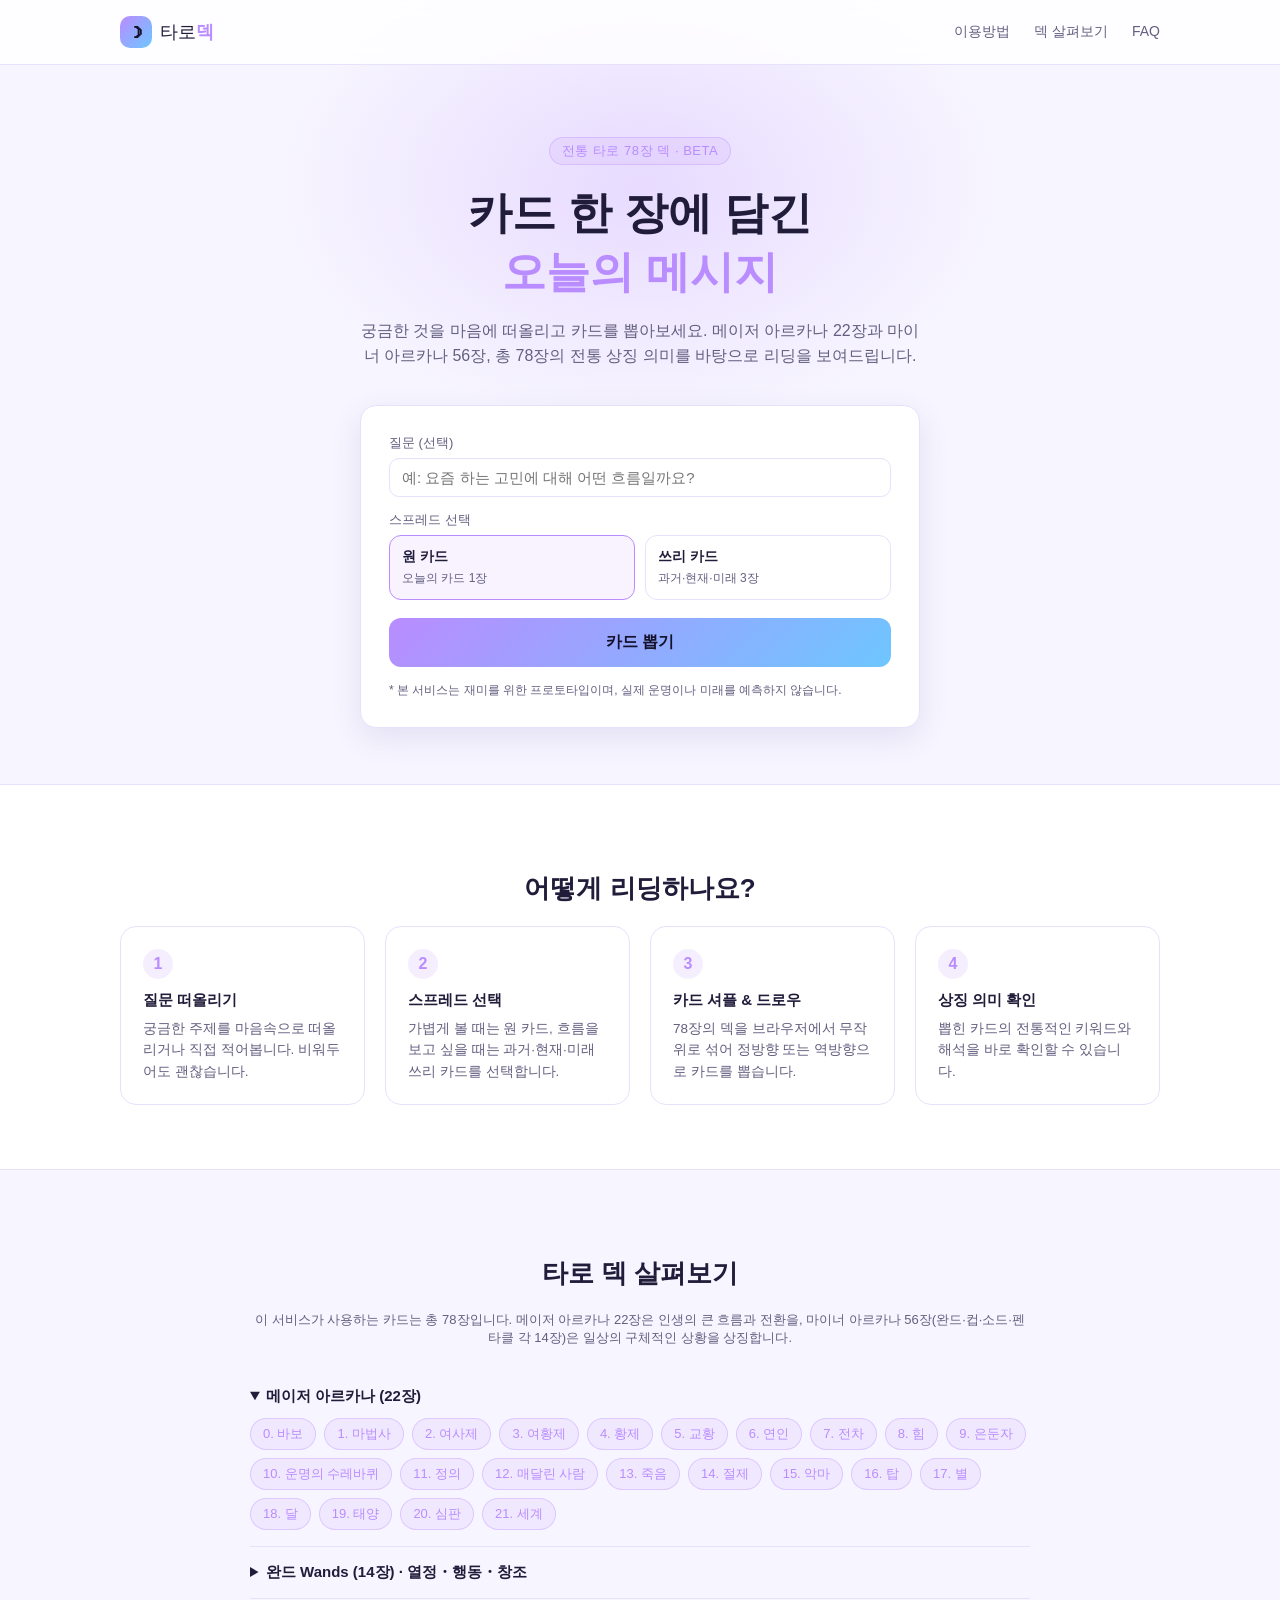
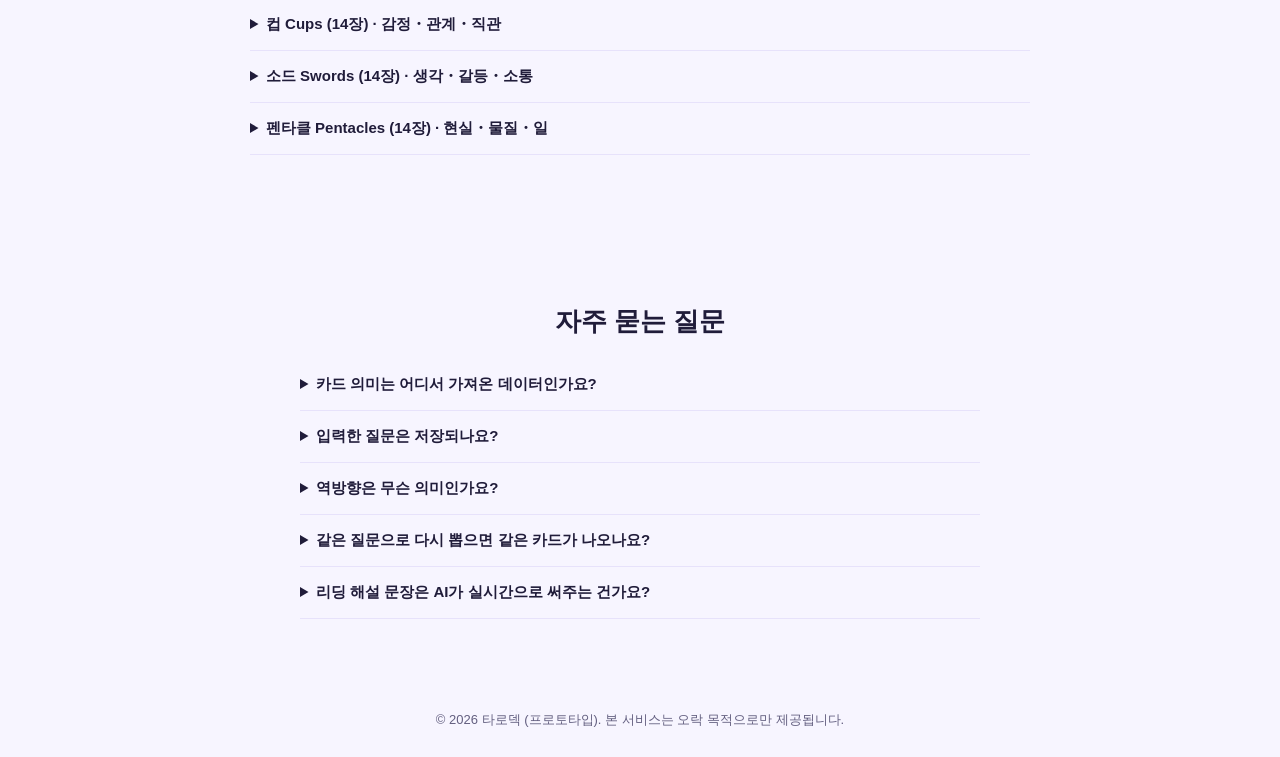
==== commit 8c8ab9f8: "카드 키워드 나열 대신 실제 리딩 해설 문장 생성 질문 입력 여부, 스프레드 자리(과거/현재/미래 또는 오늘의 카드), 정방향/역방향, 카드 속성(메이저 아르카나 vs 완드・컵・소" ====
--- a/index.html
+++ b/index.html
@@ -74,10 +74,14 @@
       <div class="result-header">
         <p class="eyebrow">리딩 완료</p>
         <h2 id="reading-question">오늘의 타로 리딩</h2>
-        <p class="result-sub">카드를 눌러보지 않아도 자동으로 뒤집힙니다. 아래 키워드와 설명을 참고해 스스로 해석해보세요.</p>
+        <p class="result-sub">질문과 카드의 자리(과거・현재・미래), 정방향/역방향을 연결해 리딩을 풀어드립니다.</p>
       </div>
 
       <div id="spread-row" class="spread-row spread-one"></div>
+
+      <div id="reading-list" class="reading-list"></div>
+
+      <div id="synthesis-block" class="synthesis-block hidden"></div>
 
       <div class="result-footer">
         <button class="btn-secondary" id="retry-btn">다시 뽑기</button>
@@ -169,6 +173,11 @@
         <summary>같은 질문으로 다시 뽑으면 같은 카드가 나오나요?</summary>
         <p>아니요. 매번 뽑을 때마다 78장 중에서 무작위로 카드를 선택하므로 같은 질문이라도 결과가 달라질 수 있습니다.</p>
       </details>
+      <details class="faq-item">
+        <summary>리딩 해설 문장은 AI가 실시간으로 써주는 건가요?</summary>
+        <p>아니요. 질문 유무, 카드의 자리(과거・현재・미래), 정방향/역방향, 메이저/수트(완드・컵・소드・펜타클) 속성을 규칙에 따라 조합해
+        문장을 구성하는 방식입니다. 매번 새로운 문장을 실시간으로 생성하는 AI 모델을 연결하려면 별도의 서버와 API 연동이 필요합니다.</p>
+      </details>
     </div>
   </section>
 </main>
--- a/style.css
+++ b/style.css
@@ -333,17 +333,59 @@
   padding: 2px 10px;
 }
 
-.tarot-desc-box {
-  max-width: 200px;
-  text-align: center;
-}
-.tarot-desc-box .tag-list {
-  justify-content: center;
-  margin-bottom: 10px;
-}
-.tarot-desc-box .body-text { font-size: 13px; line-height: 1.6; }
-
 .body-text { font-size: 14.5px; line-height: 1.7; color: var(--text); }
+
+/* ---------- written reading ---------- */
+.reading-list {
+  display: flex;
+  flex-direction: column;
+  gap: 16px;
+  max-width: 720px;
+  margin: 0 auto 20px;
+}
+.reading-block {
+  background: var(--card);
+  border: 1px solid var(--card-border);
+  border-radius: var(--radius);
+  box-shadow: var(--shadow);
+  padding: 22px 24px;
+}
+.reading-block-head {
+  display: flex;
+  align-items: center;
+  gap: 10px;
+  flex-wrap: wrap;
+  margin-bottom: 12px;
+}
+.reading-position {
+  font-size: 12px;
+  font-weight: 700;
+  color: var(--accent);
+  background: rgba(185,140,255,0.12);
+  border-radius: 999px;
+  padding: 3px 10px;
+}
+.reading-card-name { font-size: 16px; font-weight: 700; }
+.reading-orient {
+  font-size: 11px;
+  color: var(--text-dim);
+  border: 1px solid var(--card-border);
+  border-radius: 999px;
+  padding: 2px 9px;
+}
+.reading-block .tag-list { margin: 12px 0; }
+.reading-block .body-text { margin: 0; }
+
+.synthesis-block {
+  max-width: 720px;
+  margin: 0 auto 20px;
+  background: linear-gradient(135deg, rgba(185,140,255,0.1), rgba(110,198,255,0.08));
+  border: 1px solid var(--card-border);
+  border-radius: var(--radius);
+  padding: 24px;
+}
+.synthesis-block h3 { margin: 0 0 10px; font-size: 16px; }
+.synthesis-block .body-text { margin: 0; }
 .card-note { color: var(--text-dim); font-size: 13px; }
 
 .tag-list { display: flex; gap: 8px; flex-wrap: wrap; }
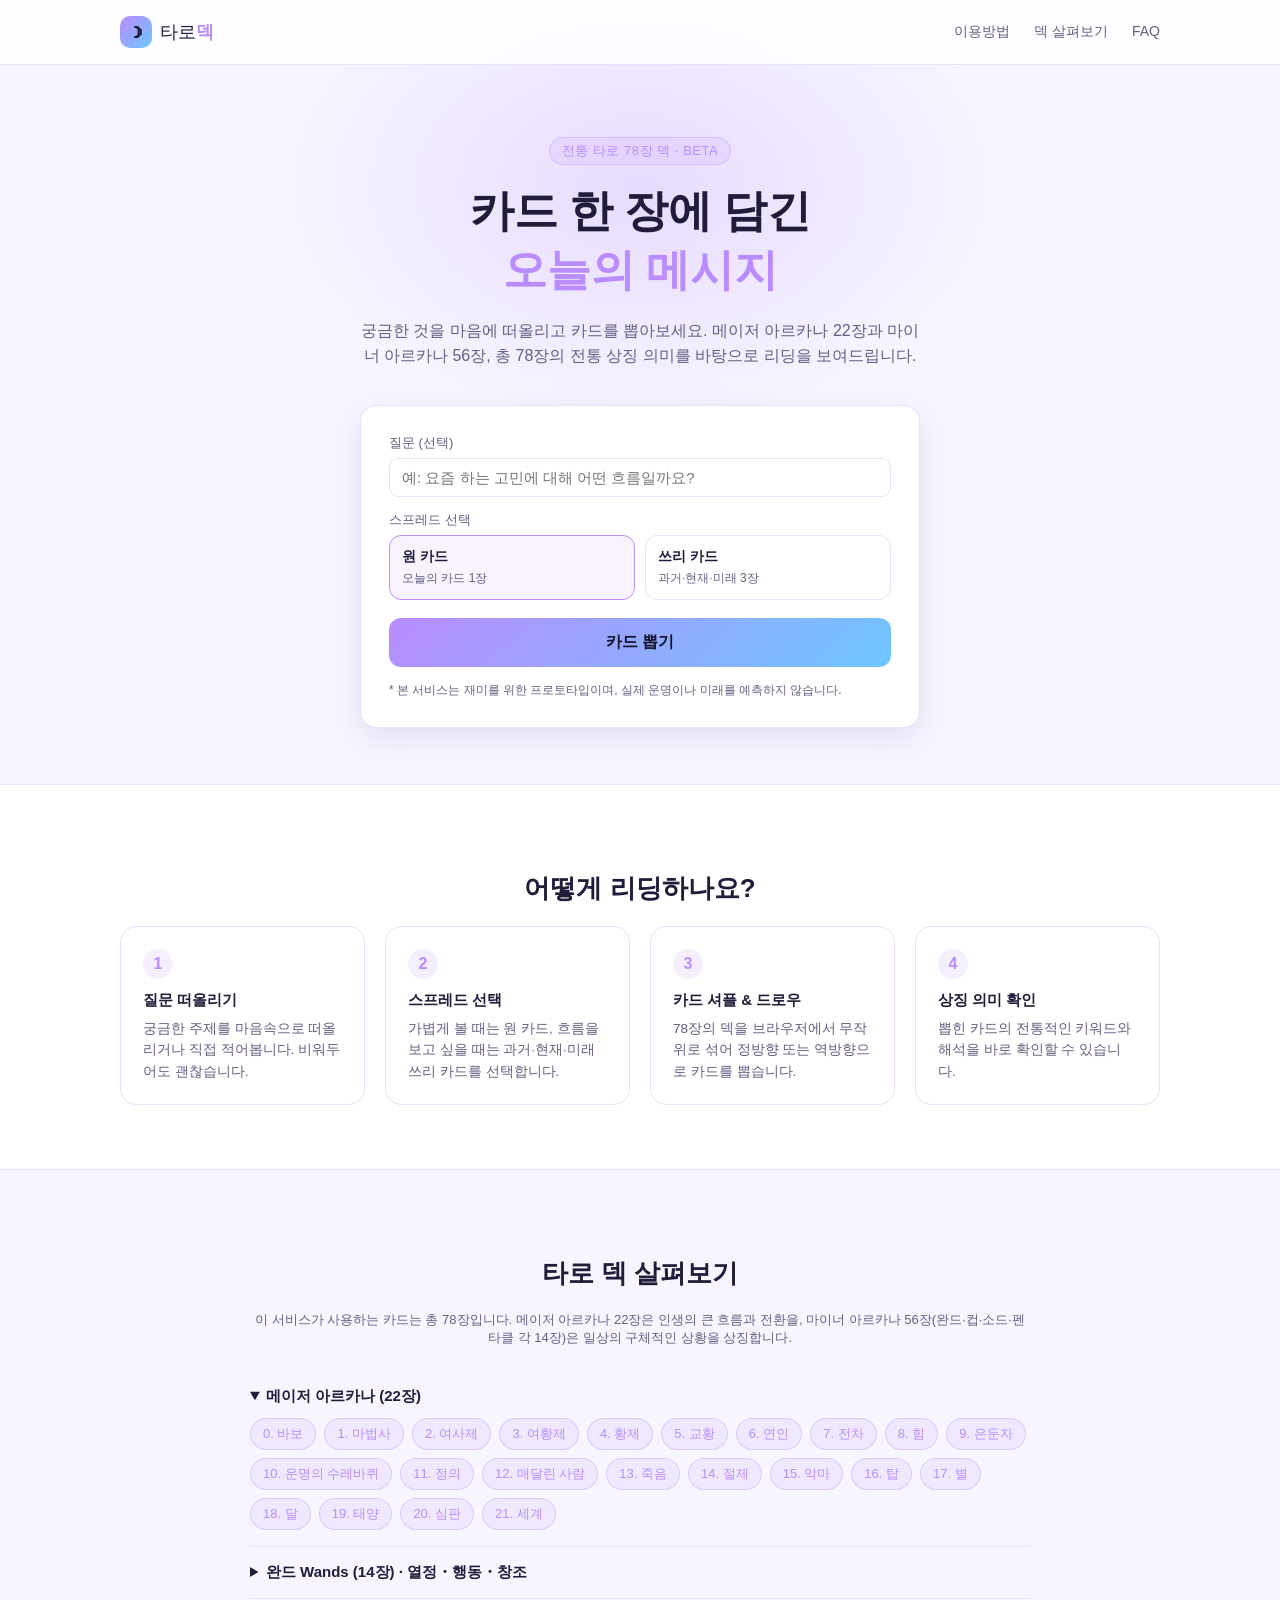
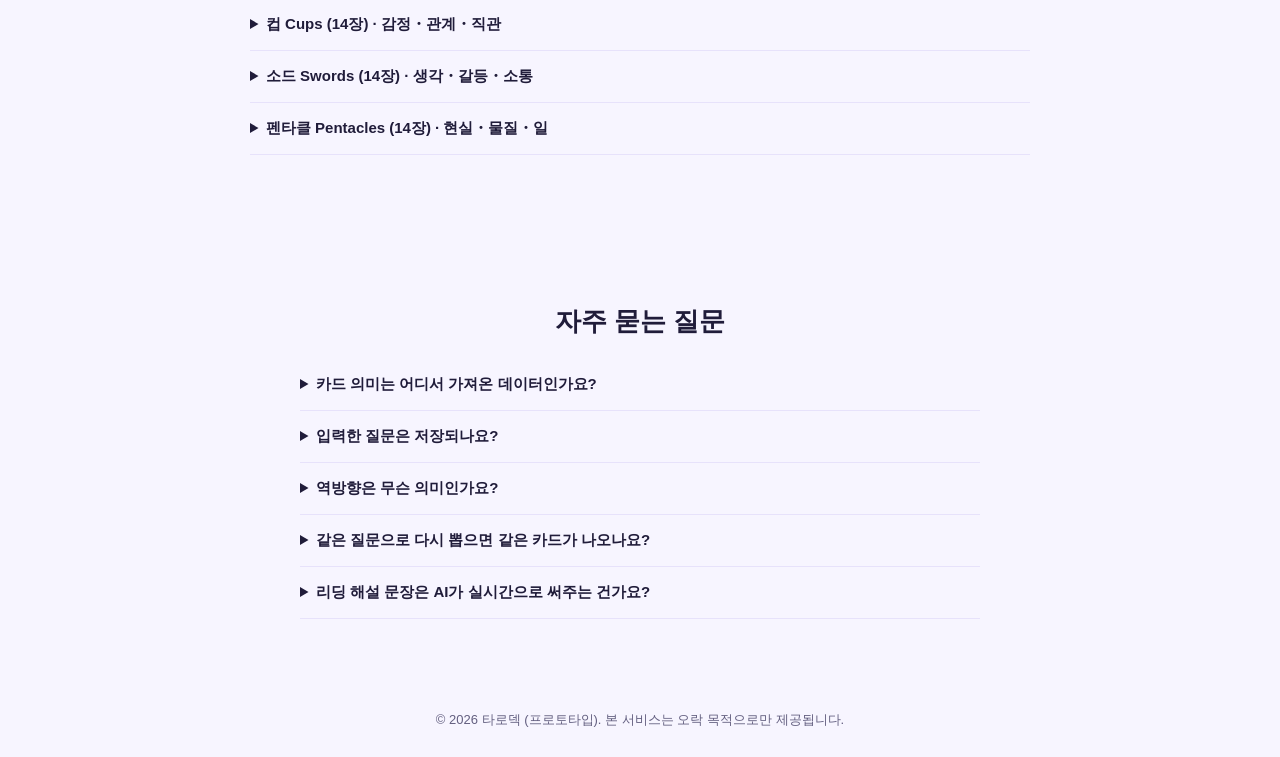
==== commit d841864c: "카드 비주얼을 진짜 덱처럼 고급스럽게 업그레이드 외부 이미지 파일은 네트워크 정책상 가져올 수 없어(공용 이미지 호스트 접근이 프록시에서 403으로 차단됨), 기존의 단순한 선 아" ====
--- a/index.html
+++ b/index.html
@@ -5,6 +5,9 @@
 <meta name="viewport" content="width=device-width, initial-scale=1.0">
 <title>타로카드 리딩 | 78장 전통 타로 덱으로 보는 오늘의 메시지</title>
 <meta name="description" content="질문을 입력하고 전통 타로 78장 덱에서 카드를 뽑아 상징 의미를 확인하는 프로토타입 서비스">
+<link rel="preconnect" href="https://fonts.googleapis.com">
+<link rel="preconnect" href="https://fonts.gstatic.com" crossorigin>
+<link rel="stylesheet" href="https://fonts.googleapis.com/css2?family=Cinzel:wght@600;700&display=swap">
 <link rel="stylesheet" href="style.css">
 </head>
 <body>
--- a/style.css
+++ b/style.css
@@ -82,7 +82,7 @@
   justify-content: space-between;
   height: 64px;
 }
-.brand { display: flex; align-items: center; gap: 8px; font-size: 18px; }
+.brand { display: flex; align-items: center; gap: 8px; font-size: 18px; font-family: "Cinzel", "Pretendard", serif; }
 .brand-mark {
   display: inline-flex; align-items: center; justify-content: center;
   width: 32px; height: 32px; border-radius: 10px;
@@ -118,6 +118,7 @@
   margin: 0 0 18px;
 }
 .hero h1 {
+  font-family: "Cinzel", "Pretendard", serif;
   font-size: clamp(28px, 4.5vw, 44px);
   line-height: 1.35;
   margin: 0 0 16px;
@@ -279,7 +280,7 @@
 }
 
 .tarot-card {
-  width: 170px;
+  width: 196px;
   aspect-ratio: 5 / 8;
   perspective: 1200px;
 }
@@ -308,27 +309,103 @@
 }
 .tarot-card-back-design {
   background:
-    repeating-linear-gradient(45deg, rgba(185,140,255,0.12) 0, rgba(185,140,255,0.12) 2px, transparent 2px, transparent 14px),
+    radial-gradient(circle at 50% 42%, rgba(185,140,255,0.28), transparent 60%),
+    repeating-linear-gradient(45deg, rgba(185,140,255,0.14) 0, rgba(185,140,255,0.14) 2px, transparent 2px, transparent 14px),
     linear-gradient(160deg, var(--card), var(--bg-soft));
+}
+.back-medallion {
+  width: 74px;
+  height: 74px;
+  border-radius: 50%;
+  display: flex;
+  align-items: center;
+  justify-content: center;
+  background: radial-gradient(circle, rgba(185,140,255,0.22), transparent 72%);
+  border: 2px solid rgba(185,140,255,0.55);
+  box-shadow: 0 0 18px rgba(185,140,255,0.35);
 }
 .back-mark {
   font-size: 34px;
   color: var(--accent);
-  opacity: 0.85;
+  opacity: 0.9;
 }
 .tarot-card-front {
   transform: rotateY(180deg);
-  background: var(--card);
+  position: relative;
+  background:
+    radial-gradient(130% 90% at 50% 16%, color-mix(in srgb, var(--card-tint) 28%, transparent), transparent 60%),
+    var(--card);
+  border: 1px solid color-mix(in srgb, var(--card-tint) 40%, var(--card-border));
+  box-shadow: var(--shadow), inset 0 0 0 3px color-mix(in srgb, var(--card-tint) 16%, transparent);
   padding: 14px;
-  gap: 8px;
+  gap: 6px;
   text-align: center;
 }
-.tarot-card-art { font-size: 30px; }
-.tarot-card-name { font-size: 14px; font-weight: 700; line-height: 1.3; }
+.corner-index {
+  position: absolute;
+  font-family: "Cinzel", "Pretendard", serif;
+  font-size: 11px;
+  font-weight: 700;
+  letter-spacing: 0.03em;
+  color: var(--card-tint);
+  opacity: 0.9;
+}
+.corner-tl { top: 10px; left: 12px; }
+.corner-br { bottom: 10px; right: 12px; transform: rotate(180deg); }
+
+.icon-medallion {
+  width: 78px;
+  height: 78px;
+  border-radius: 50%;
+  display: flex;
+  align-items: center;
+  justify-content: center;
+  background: radial-gradient(circle, color-mix(in srgb, var(--card-tint) 24%, transparent), transparent 74%);
+  border: 2px solid color-mix(in srgb, var(--card-tint) 55%, transparent);
+  box-shadow: 0 0 14px color-mix(in srgb, var(--card-tint) 30%, transparent);
+  margin-bottom: 2px;
+}
+.card-art {
+  display: flex;
+  align-items: center;
+  justify-content: center;
+  width: 100%;
+}
+.card-svg-icon {
+  stroke: currentColor;
+  fill: none;
+  stroke-width: 5.5;
+  stroke-linecap: round;
+  stroke-linejoin: round;
+  filter: drop-shadow(0 1px 1px rgba(0,0,0,0.12));
+}
+.major-art .card-svg-icon { width: 46px; height: 46px; color: var(--card-tint); }
+.court-art .card-svg-icon { width: 42px; height: 42px; color: var(--card-tint); }
+.pip-art {
+  display: flex;
+  flex-wrap: wrap;
+  align-content: center;
+  justify-content: center;
+  gap: 5px;
+  padding: 6px;
+  width: 92px;
+  height: 92px;
+  border-radius: 50%;
+  background: radial-gradient(circle, color-mix(in srgb, var(--card-tint) 18%, transparent), transparent 74%);
+  border: 2px solid color-mix(in srgb, var(--card-tint) 40%, transparent);
+}
+.pip-icon { width: 20px; height: 20px; stroke-width: 9; color: var(--card-tint); }
+.tarot-card-name {
+  font-family: "Cinzel", "Pretendard", serif;
+  font-size: 13.5px;
+  font-weight: 700;
+  letter-spacing: 0.01em;
+  line-height: 1.3;
+}
 .tarot-card-orient {
   font-size: 11px;
-  color: var(--text-dim);
-  border: 1px solid var(--card-border);
+  color: var(--card-tint);
+  border: 1px solid color-mix(in srgb, var(--card-tint) 50%, var(--card-border));
   border-radius: 999px;
   padding: 2px 10px;
 }
@@ -365,7 +442,7 @@
   border-radius: 999px;
   padding: 3px 10px;
 }
-.reading-card-name { font-size: 16px; font-weight: 700; }
+.reading-card-name { font-family: "Cinzel", "Pretendard", serif; font-size: 16px; font-weight: 700; }
 .reading-orient {
   font-size: 11px;
   color: var(--text-dim);
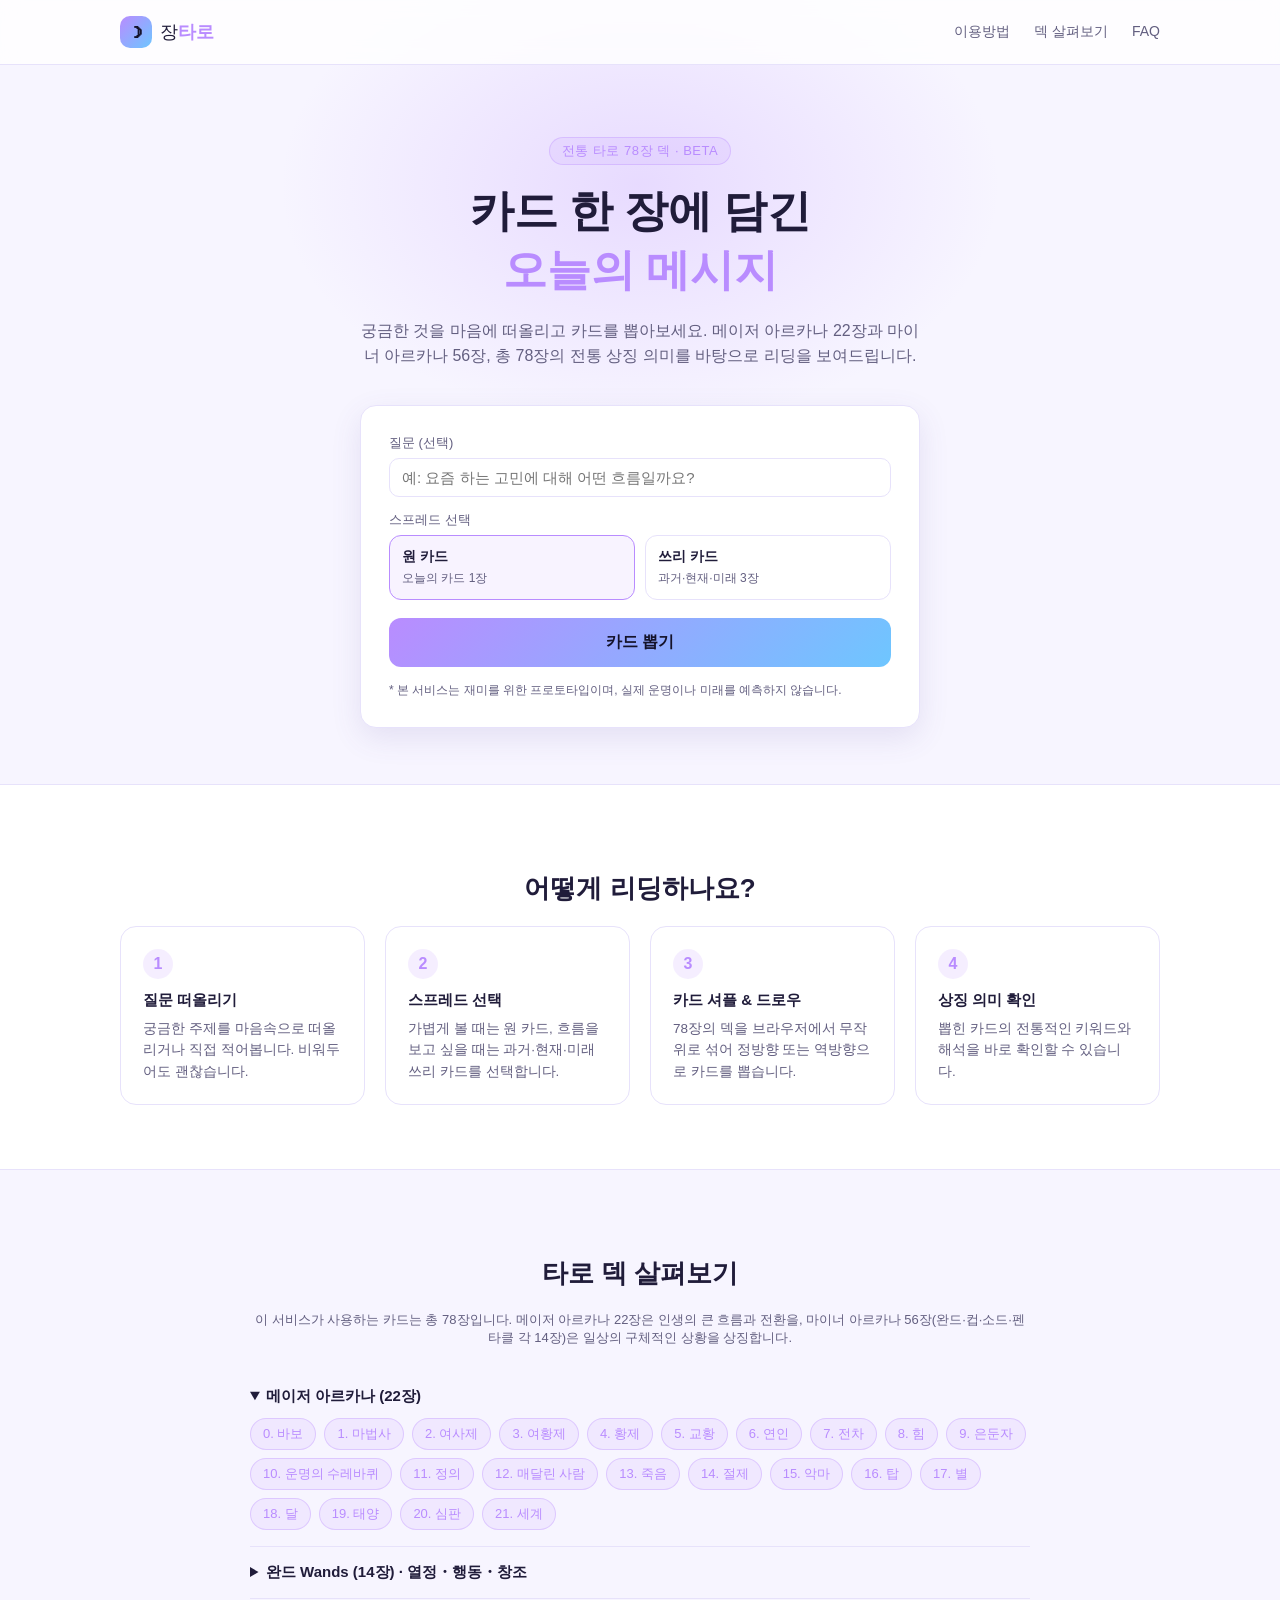
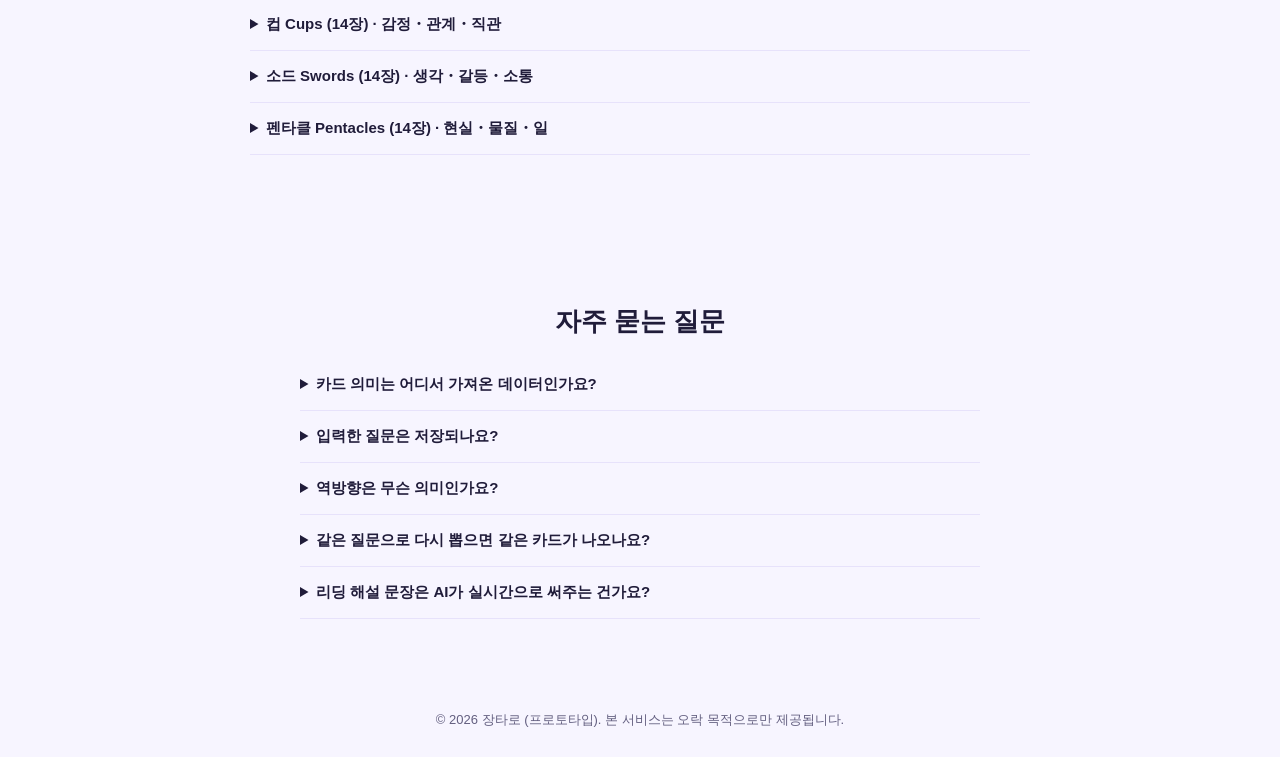
==== commit 60138d45: "서비스 이름을 '타로덱'에서 '장타로'로 변경 카드 세는 단위 '장(張)'과 '타로'를 합친 이름으로 브랜드명을 교체. <title>, 헤더 로고, 푸터 저작권 표기를 모두 갱신." ====
--- a/index.html
+++ b/index.html
@@ -3,7 +3,7 @@
 <head>
 <meta charset="UTF-8">
 <meta name="viewport" content="width=device-width, initial-scale=1.0">
-<title>타로카드 리딩 | 78장 전통 타로 덱으로 보는 오늘의 메시지</title>
+<title>장타로 | 78장 전통 타로 덱으로 보는 오늘의 메시지</title>
 <meta name="description" content="질문을 입력하고 전통 타로 78장 덱에서 카드를 뽑아 상징 의미를 확인하는 프로토타입 서비스">
 <link rel="preconnect" href="https://fonts.googleapis.com">
 <link rel="preconnect" href="https://fonts.gstatic.com" crossorigin>
@@ -16,7 +16,7 @@
   <div class="wrap topbar-inner">
     <div class="brand">
       <span class="brand-mark">☽</span>
-      <span class="brand-name">타로<strong>덱</strong></span>
+      <span class="brand-name">장<strong>타로</strong></span>
     </div>
     <nav class="topnav">
       <a href="#how">이용방법</a>
@@ -185,9 +185,17 @@
   </section>
 </main>
 
+<div id="card-modal" class="card-modal hidden" role="dialog" aria-modal="true" aria-labelledby="card-modal-name">
+  <div class="card-modal-backdrop" id="card-modal-backdrop"></div>
+  <div class="card-modal-panel">
+    <button type="button" class="card-modal-close" id="card-modal-close" aria-label="닫기">✕</button>
+    <div class="card-modal-body" id="card-modal-body"></div>
+  </div>
+</div>
+
 <footer class="footer">
   <div class="wrap footer-inner">
-    <p>© 2026 타로덱 (프로토타입). 본 서비스는 오락 목적으로만 제공됩니다.</p>
+    <p>© 2026 장타로 (프로토타입). 본 서비스는 오락 목적으로만 제공됩니다.</p>
   </div>
 </footer>
 
--- a/style.css
+++ b/style.css
@@ -270,7 +270,7 @@
   flex-direction: column;
   align-items: center;
   gap: 12px;
-  width: 200px;
+  width: 240px;
 }
 .tarot-position {
   font-size: 13px;
@@ -280,25 +280,20 @@
 }
 
 .tarot-card {
-  width: 196px;
-  aspect-ratio: 5 / 8;
-  perspective: 1200px;
+  width: 236px;
+  height: 413px;
 }
 .tarot-card-inner {
   position: relative;
   width: 100%;
   height: 100%;
-  transition: transform 0.7s cubic-bezier(0.4, 0.2, 0.2, 1);
-  transform-style: preserve-3d;
-}
-.tarot-card.flipped .tarot-card-inner { transform: rotateY(180deg); }
+}
 .tarot-card.is-reversed { transform: rotate(180deg); }
 
 .tarot-card-face {
   position: absolute;
   inset: 0;
-  backface-visibility: hidden;
-  border-radius: 14px;
+  border-radius: 16px;
   border: 1px solid var(--card-border);
   box-shadow: var(--shadow);
   display: flex;
@@ -306,6 +301,32 @@
   align-items: center;
   justify-content: center;
   overflow: hidden;
+  transition: opacity 0.5s ease, transform 0.5s ease;
+}
+/* 2D fade/scale reveal instead of a 3D perspective flip: a 3D
+   rotateY-based flip renders correctly in a normal browser tab, but
+   distorts (looks squashed toward square, with the box appearing to
+   sit lower than it should) inside a scaled preview panel such as an
+   embedded artifact viewer. This stays correct under any ancestor
+   CSS scale. */
+.tarot-card-back-design {
+  opacity: 1;
+  transform: scale(1);
+}
+.tarot-card.flipped .tarot-card-back-design {
+  opacity: 0;
+  transform: scale(0.94);
+  pointer-events: none;
+}
+.tarot-card-front {
+  opacity: 0;
+  transform: scale(0.94);
+  pointer-events: none;
+}
+.tarot-card.flipped .tarot-card-front {
+  opacity: 1;
+  transform: scale(1);
+  pointer-events: auto;
 }
 .tarot-card-back-design {
   background:
@@ -313,58 +334,109 @@
     repeating-linear-gradient(45deg, rgba(185,140,255,0.14) 0, rgba(185,140,255,0.14) 2px, transparent 2px, transparent 14px),
     linear-gradient(160deg, var(--card), var(--bg-soft));
 }
+.tarot-card-back-design::before {
+  content: "";
+  position: absolute;
+  inset: 14px;
+  border: 1px solid rgba(185,140,255,0.4);
+  border-radius: 10px;
+  pointer-events: none;
+}
 .back-medallion {
-  width: 74px;
-  height: 74px;
+  position: relative;
+  width: 108px;
+  height: 108px;
   border-radius: 50%;
   display: flex;
   align-items: center;
   justify-content: center;
   background: radial-gradient(circle, rgba(185,140,255,0.22), transparent 72%);
   border: 2px solid rgba(185,140,255,0.55);
-  box-shadow: 0 0 18px rgba(185,140,255,0.35);
+  box-shadow: 0 0 22px rgba(185,140,255,0.35);
 }
 .back-mark {
-  font-size: 34px;
+  font-size: 44px;
   color: var(--accent);
   opacity: 0.9;
 }
 .tarot-card-front {
-  transform: rotateY(180deg);
-  position: relative;
   background:
     radial-gradient(130% 90% at 50% 16%, color-mix(in srgb, var(--card-tint) 28%, transparent), transparent 60%),
     var(--card);
   border: 1px solid color-mix(in srgb, var(--card-tint) 40%, var(--card-border));
   box-shadow: var(--shadow), inset 0 0 0 3px color-mix(in srgb, var(--card-tint) 16%, transparent);
-  padding: 14px;
-  gap: 6px;
+  padding: 20px 16px;
+  gap: 10px;
   text-align: center;
 }
+.tarot-card-front::before {
+  content: "";
+  position: absolute;
+  inset: 11px;
+  border: 1px solid color-mix(in srgb, var(--card-tint) 45%, transparent);
+  border-radius: 9px;
+  pointer-events: none;
+  background:
+    radial-gradient(circle at 0 0, var(--card-tint) 0 2.2px, transparent 2.6px) 0 0/18px 18px no-repeat,
+    radial-gradient(circle at 100% 0, var(--card-tint) 0 2.2px, transparent 2.6px) 100% 0/18px 18px no-repeat,
+    radial-gradient(circle at 0 100%, var(--card-tint) 0 2.2px, transparent 2.6px) 0 100%/18px 18px no-repeat,
+    radial-gradient(circle at 100% 100%, var(--card-tint) 0 2.2px, transparent 2.6px) 100% 100%/18px 18px no-repeat;
+  opacity: 0.65;
+}
 .corner-index {
   position: absolute;
   font-family: "Cinzel", "Pretendard", serif;
-  font-size: 11px;
+  font-size: 13px;
   font-weight: 700;
   letter-spacing: 0.03em;
   color: var(--card-tint);
   opacity: 0.9;
-}
-.corner-tl { top: 10px; left: 12px; }
-.corner-br { bottom: 10px; right: 12px; transform: rotate(180deg); }
+  z-index: 1;
+}
+.corner-tl { top: 16px; left: 18px; }
+.corner-br { bottom: 16px; right: 18px; transform: rotate(180deg); }
 
 .icon-medallion {
-  width: 78px;
-  height: 78px;
+  position: relative;
+  width: 108px;
+  height: 108px;
   border-radius: 50%;
   display: flex;
   align-items: center;
   justify-content: center;
   background: radial-gradient(circle, color-mix(in srgb, var(--card-tint) 24%, transparent), transparent 74%);
   border: 2px solid color-mix(in srgb, var(--card-tint) 55%, transparent);
-  box-shadow: 0 0 14px color-mix(in srgb, var(--card-tint) 30%, transparent);
+  box-shadow: 0 0 16px color-mix(in srgb, var(--card-tint) 30%, transparent);
   margin-bottom: 2px;
 }
+.medallion-ring {
+  position: absolute;
+  inset: 0;
+  opacity: 0.55;
+}
+.medallion-ring .card-svg-icon {
+  width: 100%;
+  height: 100%;
+  color: var(--card-tint);
+  stroke-width: 2;
+  filter: none;
+}
+.medallion-icon { position: relative; z-index: 1; }
+.suit-badge {
+  position: absolute;
+  right: -6px;
+  bottom: -6px;
+  width: 32px;
+  height: 32px;
+  border-radius: 50%;
+  background: var(--card);
+  border: 2px solid var(--card-tint);
+  display: flex;
+  align-items: center;
+  justify-content: center;
+  z-index: 2;
+}
+.suit-badge .card-svg-icon { width: 18px; height: 18px; color: var(--card-tint); stroke-width: 9; filter: none; }
 .card-art {
   display: flex;
   align-items: center;
@@ -379,35 +451,36 @@
   stroke-linejoin: round;
   filter: drop-shadow(0 1px 1px rgba(0,0,0,0.12));
 }
-.major-art .card-svg-icon { width: 46px; height: 46px; color: var(--card-tint); }
-.court-art .card-svg-icon { width: 42px; height: 42px; color: var(--card-tint); }
+.major-art .card-svg-icon { width: 62px; height: 62px; color: var(--card-tint); }
+.court-art .card-svg-icon { width: 58px; height: 58px; color: var(--card-tint); }
 .pip-art {
+  position: relative;
   display: flex;
   flex-wrap: wrap;
   align-content: center;
   justify-content: center;
-  gap: 5px;
-  padding: 6px;
-  width: 92px;
-  height: 92px;
+  gap: 6px;
+  padding: 10px;
+  width: 128px;
+  height: 128px;
   border-radius: 50%;
   background: radial-gradient(circle, color-mix(in srgb, var(--card-tint) 18%, transparent), transparent 74%);
   border: 2px solid color-mix(in srgb, var(--card-tint) 40%, transparent);
 }
-.pip-icon { width: 20px; height: 20px; stroke-width: 9; color: var(--card-tint); }
+.pip-icon { width: 24px; height: 24px; stroke-width: 9; color: var(--card-tint); }
 .tarot-card-name {
   font-family: "Cinzel", "Pretendard", serif;
-  font-size: 13.5px;
+  font-size: 16px;
   font-weight: 700;
   letter-spacing: 0.01em;
   line-height: 1.3;
 }
 .tarot-card-orient {
-  font-size: 11px;
+  font-size: 12px;
   color: var(--card-tint);
   border: 1px solid color-mix(in srgb, var(--card-tint) 50%, var(--card-border));
   border-radius: 999px;
-  padding: 2px 10px;
+  padding: 3px 12px;
 }
 
 .body-text { font-size: 14.5px; line-height: 1.7; color: var(--text); }
@@ -474,6 +547,95 @@
   border: 1px solid rgba(185,140,255,0.35);
   color: var(--accent);
 }
+button.tag {
+  font-family: inherit;
+  cursor: pointer;
+  transition: border-color 0.15s, background 0.15s, transform 0.1s;
+}
+button.tag:hover { border-color: var(--accent); background: rgba(185,140,255,0.22); }
+button.tag:active { transform: scale(0.96); }
+
+/* ---------- card detail modal ---------- */
+.card-modal {
+  position: fixed;
+  inset: 0;
+  z-index: 100;
+  display: flex;
+  align-items: center;
+  justify-content: center;
+  padding: 20px;
+}
+.card-modal-backdrop {
+  position: absolute;
+  inset: 0;
+  background: rgba(10,8,20,0.6);
+  backdrop-filter: blur(3px);
+}
+.card-modal-panel {
+  position: relative;
+  background: var(--card);
+  border: 1px solid var(--card-border);
+  border-radius: var(--radius);
+  box-shadow: 0 20px 60px rgba(0,0,0,0.4);
+  max-width: 420px;
+  width: 100%;
+  max-height: 88vh;
+  overflow-y: auto;
+  padding: 30px 24px 26px;
+}
+.card-modal-close {
+  position: absolute;
+  top: 12px;
+  right: 12px;
+  width: 32px;
+  height: 32px;
+  border-radius: 50%;
+  border: 1px solid var(--card-border);
+  background: var(--bg-soft);
+  color: var(--text);
+  cursor: pointer;
+  font-size: 14px;
+  display: flex;
+  align-items: center;
+  justify-content: center;
+}
+.card-modal-close:hover { border-color: var(--accent); color: var(--accent); }
+.card-modal-art-wrap {
+  display: flex;
+  justify-content: center;
+  margin-bottom: 18px;
+}
+.card-modal-title { text-align: center; }
+.card-modal-name-ko {
+  font-family: "Cinzel", "Pretendard", serif;
+  font-size: 21px;
+  font-weight: 700;
+}
+.card-modal-name-en {
+  font-size: 12.5px;
+  color: var(--text-dim);
+  margin-top: 3px;
+}
+.card-modal-meta {
+  display: inline-block;
+  margin-top: 10px;
+  font-size: 12px;
+  font-weight: 600;
+  color: var(--card-tint);
+  background: color-mix(in srgb, var(--card-tint) 14%, transparent);
+  border: 1px solid color-mix(in srgb, var(--card-tint) 40%, transparent);
+  border-radius: 999px;
+  padding: 3px 12px;
+}
+.card-modal-section { margin-top: 20px; }
+.card-modal-section h4 {
+  font-size: 12.5px;
+  color: var(--text-dim);
+  margin: 0 0 10px;
+  font-weight: 600;
+}
+.card-modal-section .tag-list { margin-bottom: 10px; }
+.card-modal-section .body-text { font-size: 13.5px; }
 
 .result-footer { text-align: center; margin-top: 36px; }
 .result-footer .disclaimer { max-width: 560px; margin: 16px auto 0; }
@@ -525,5 +687,5 @@
   .how-grid { grid-template-columns: 1fr; }
   .topnav { display: none; }
   .spread-toggle { grid-template-columns: 1fr; }
-  .tarot-card-wrap { width: 100%; max-width: 220px; }
-}
+  .tarot-card-wrap { width: 100%; max-width: 260px; }
+}
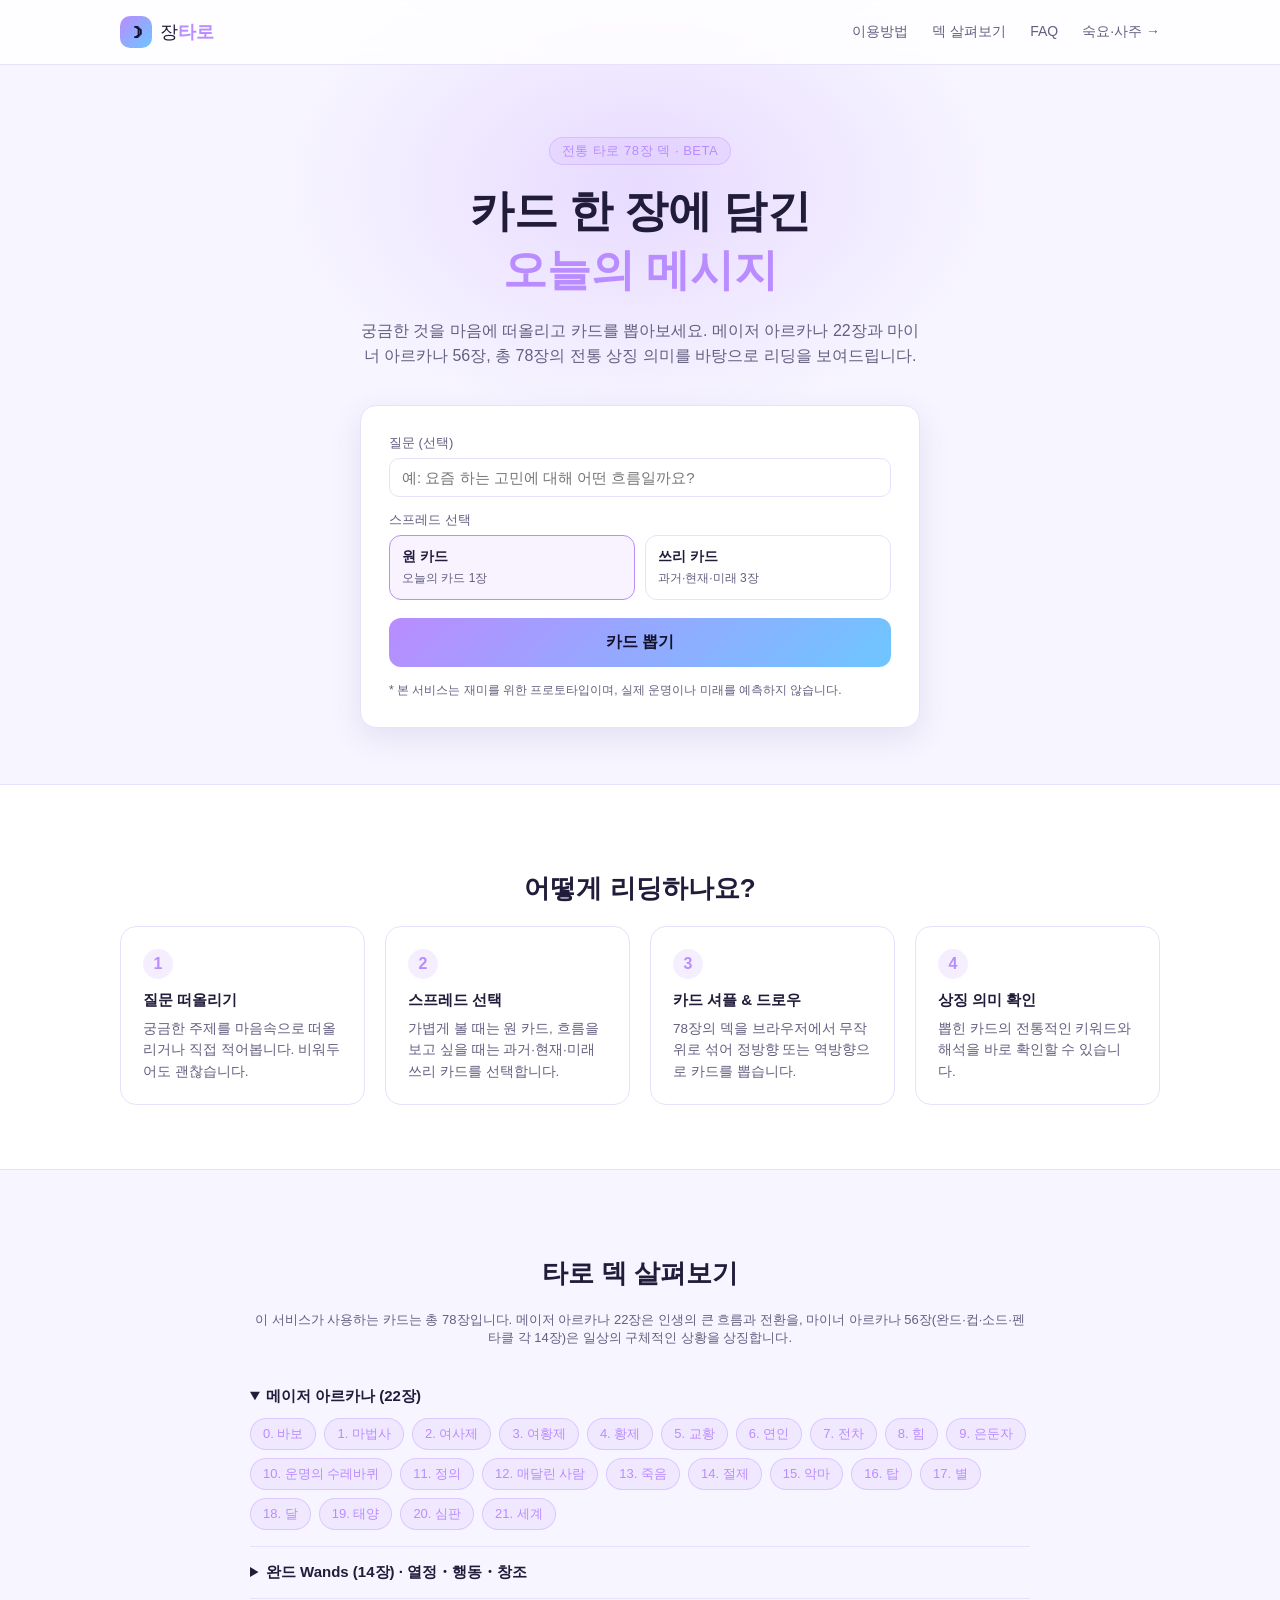
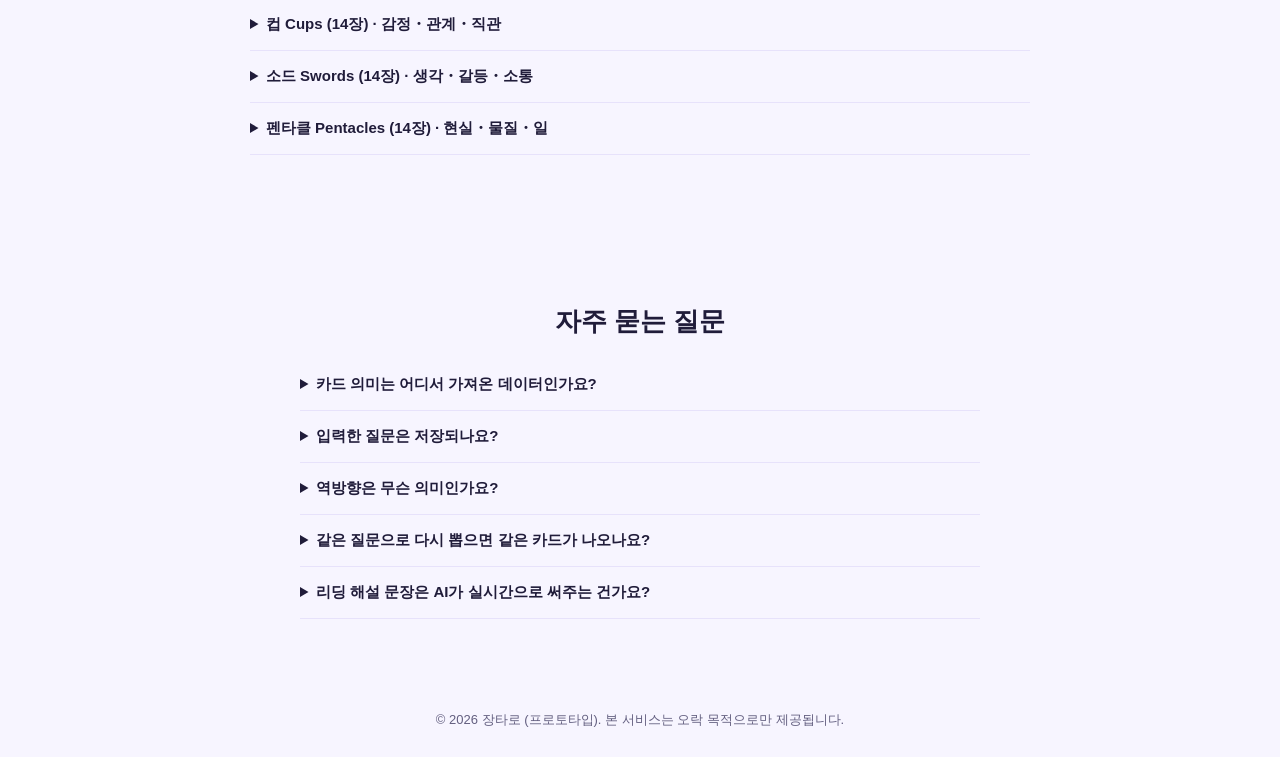
==== commit 3b8149c9: "숙요·사주를 엮은 성격·궁합 풀이 페이지(saju.html) 추가 - 개인 성격/궁합 입력 폼을 탭으로 분리 - 음력(1900~2049)·12절기 시각·한국 표준시 변천 데이터를 " ====
--- a/index.html
+++ b/index.html
@@ -22,6 +22,7 @@
       <a href="#how">이용방법</a>
       <a href="#deck">덱 살펴보기</a>
       <a href="#faq">FAQ</a>
+      <a href="saju.html">숙요·사주 →</a>
     </nav>
   </div>
 </header>
